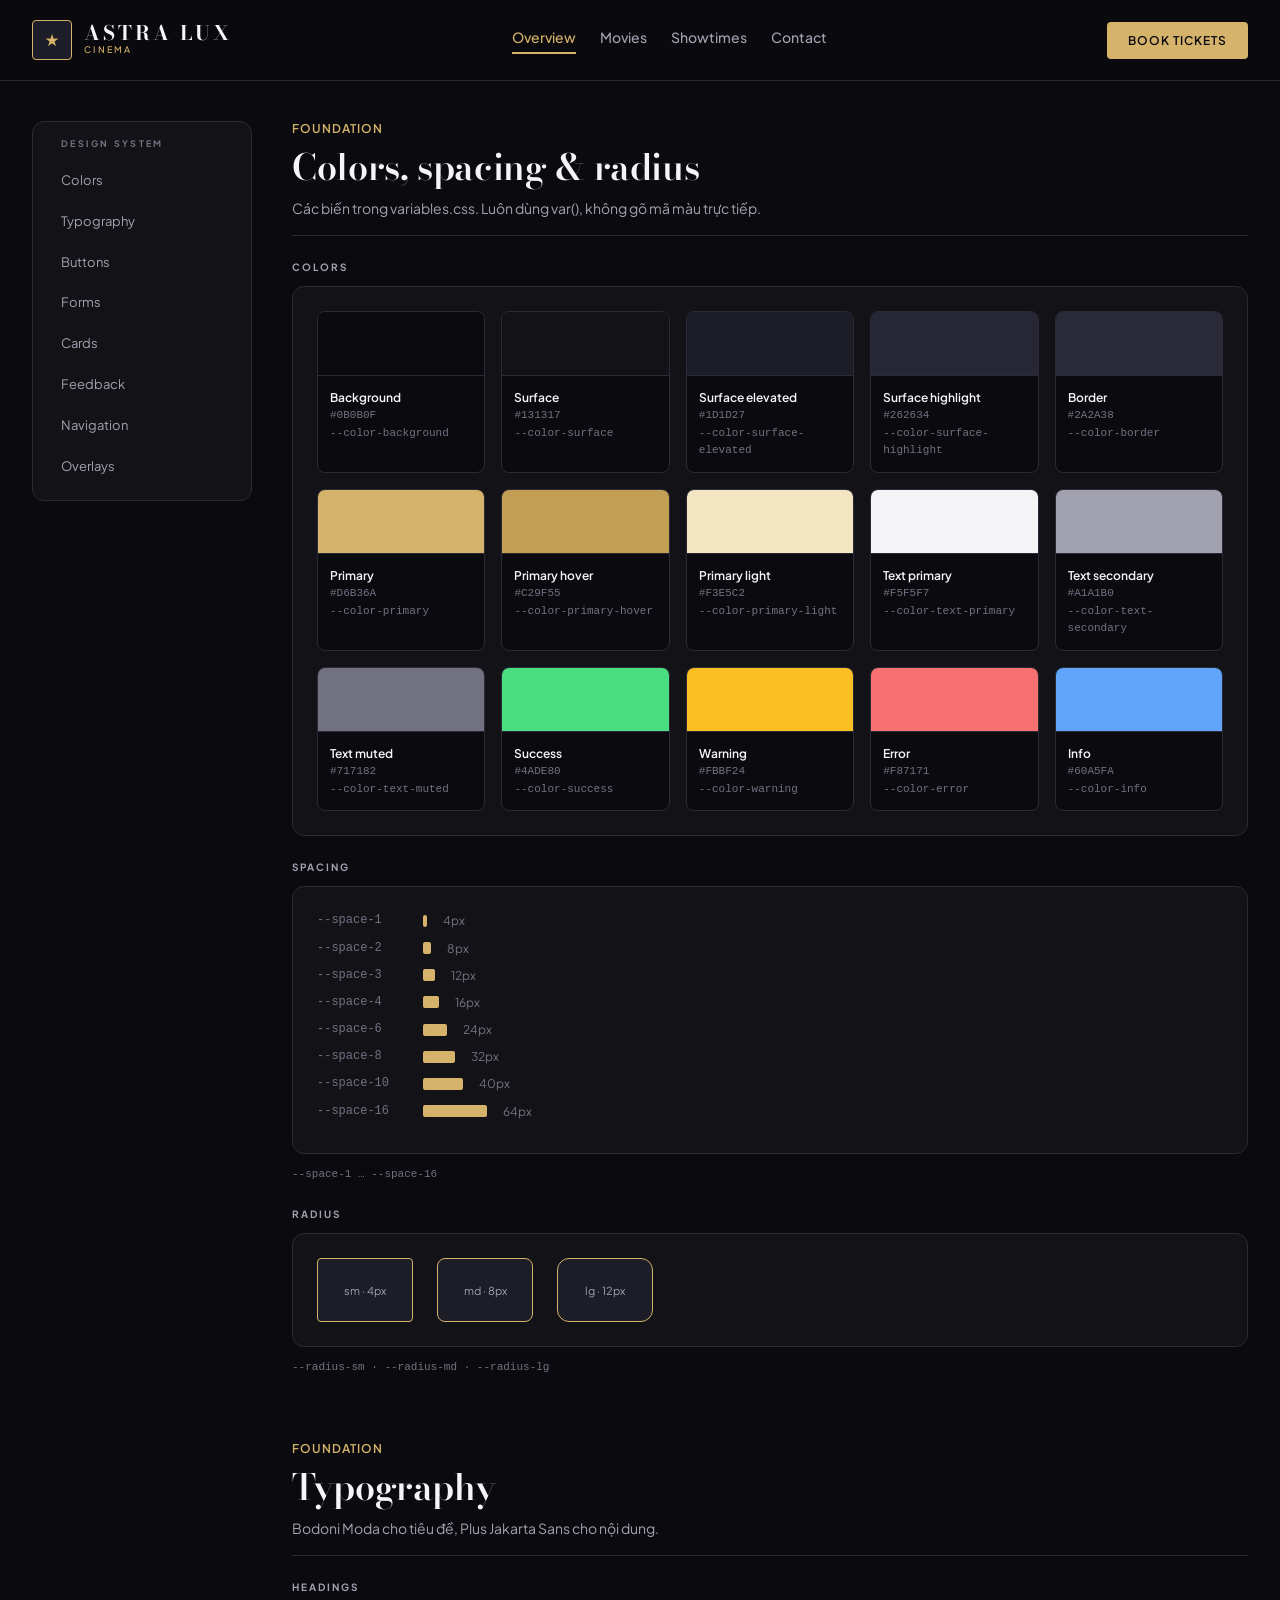
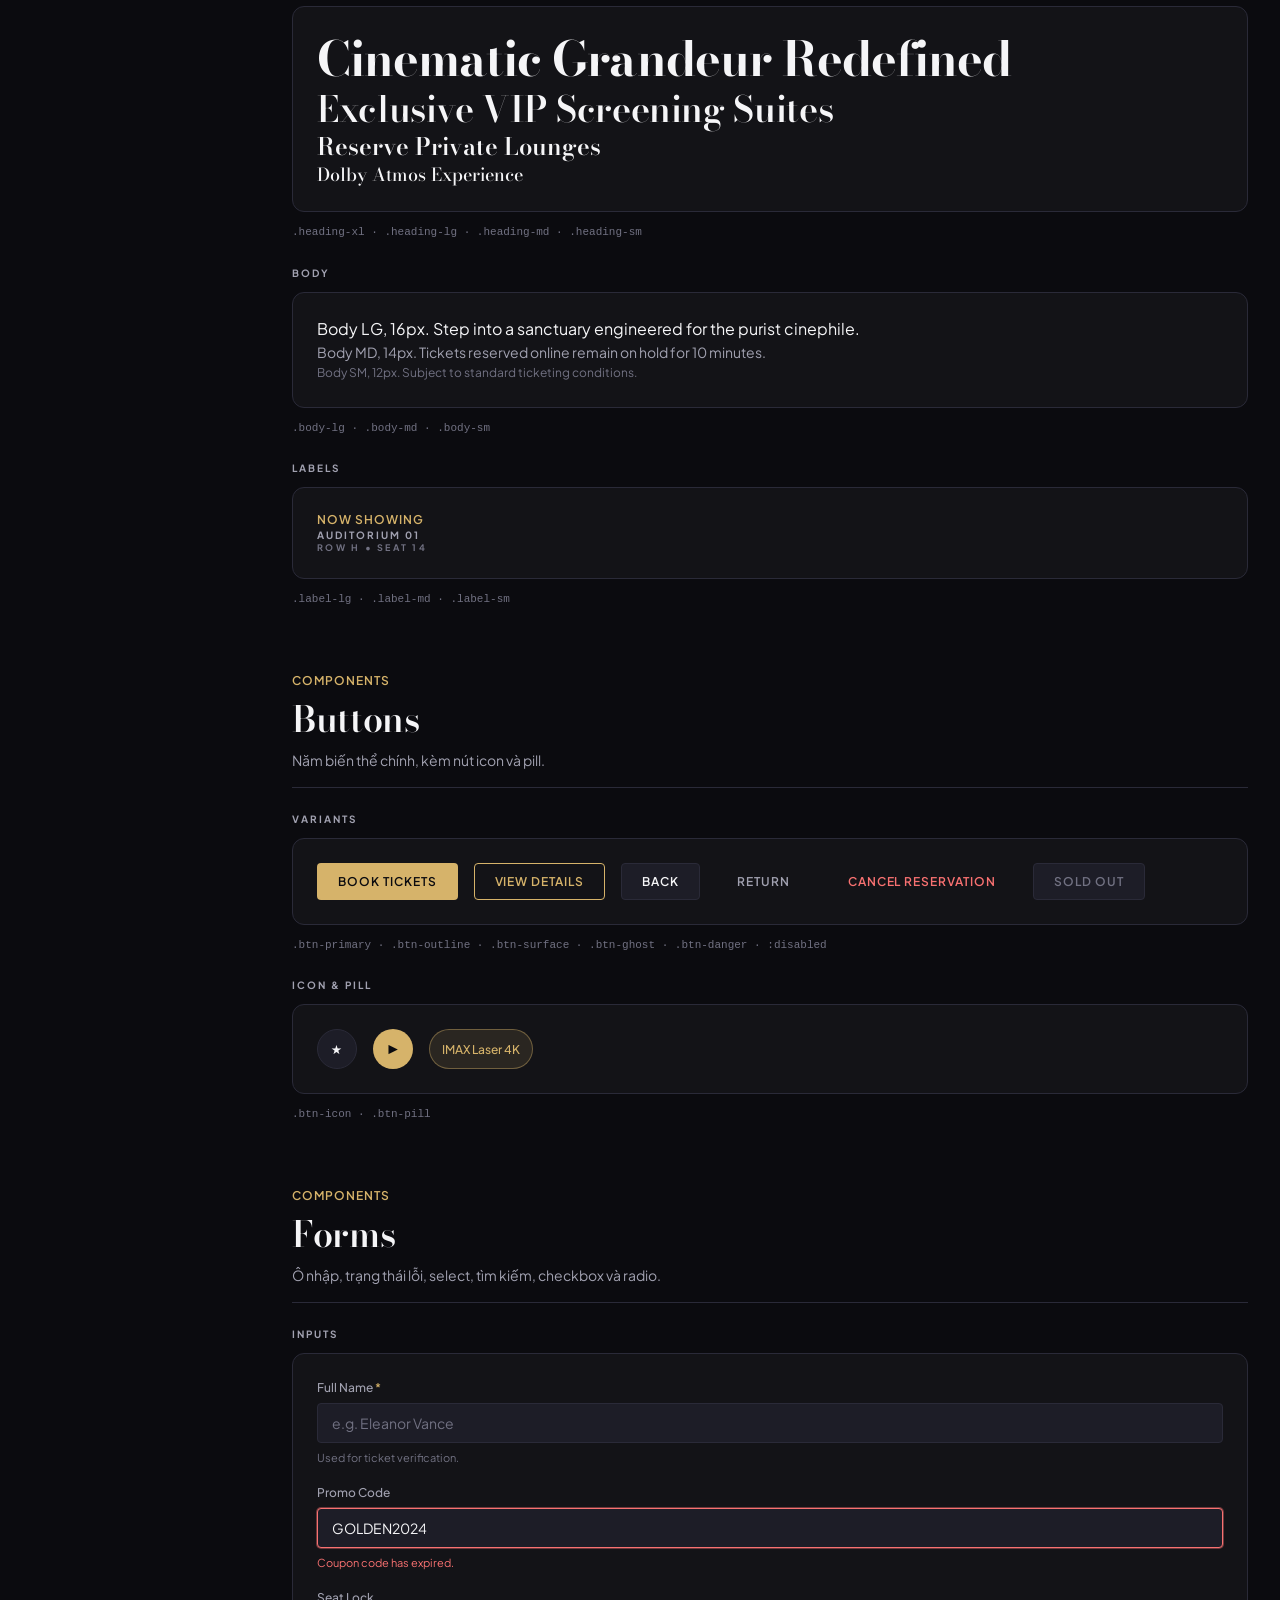
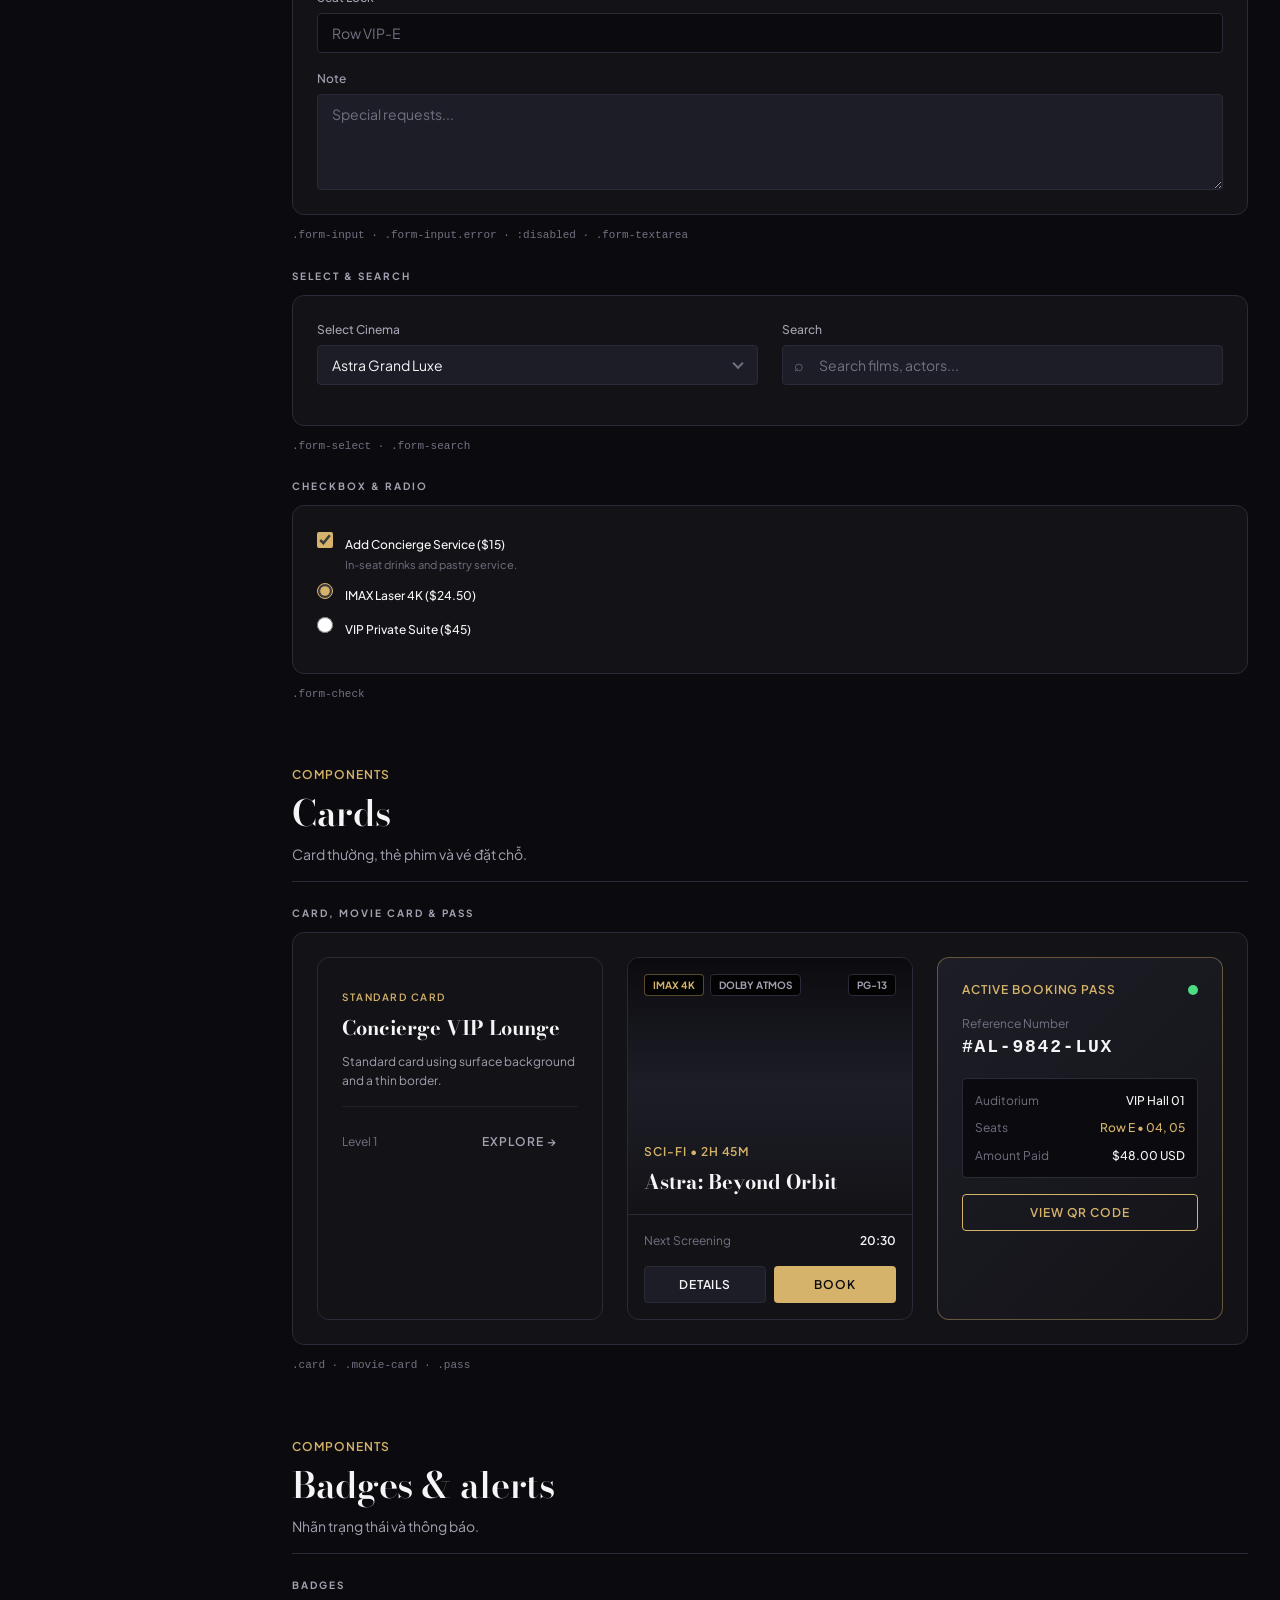
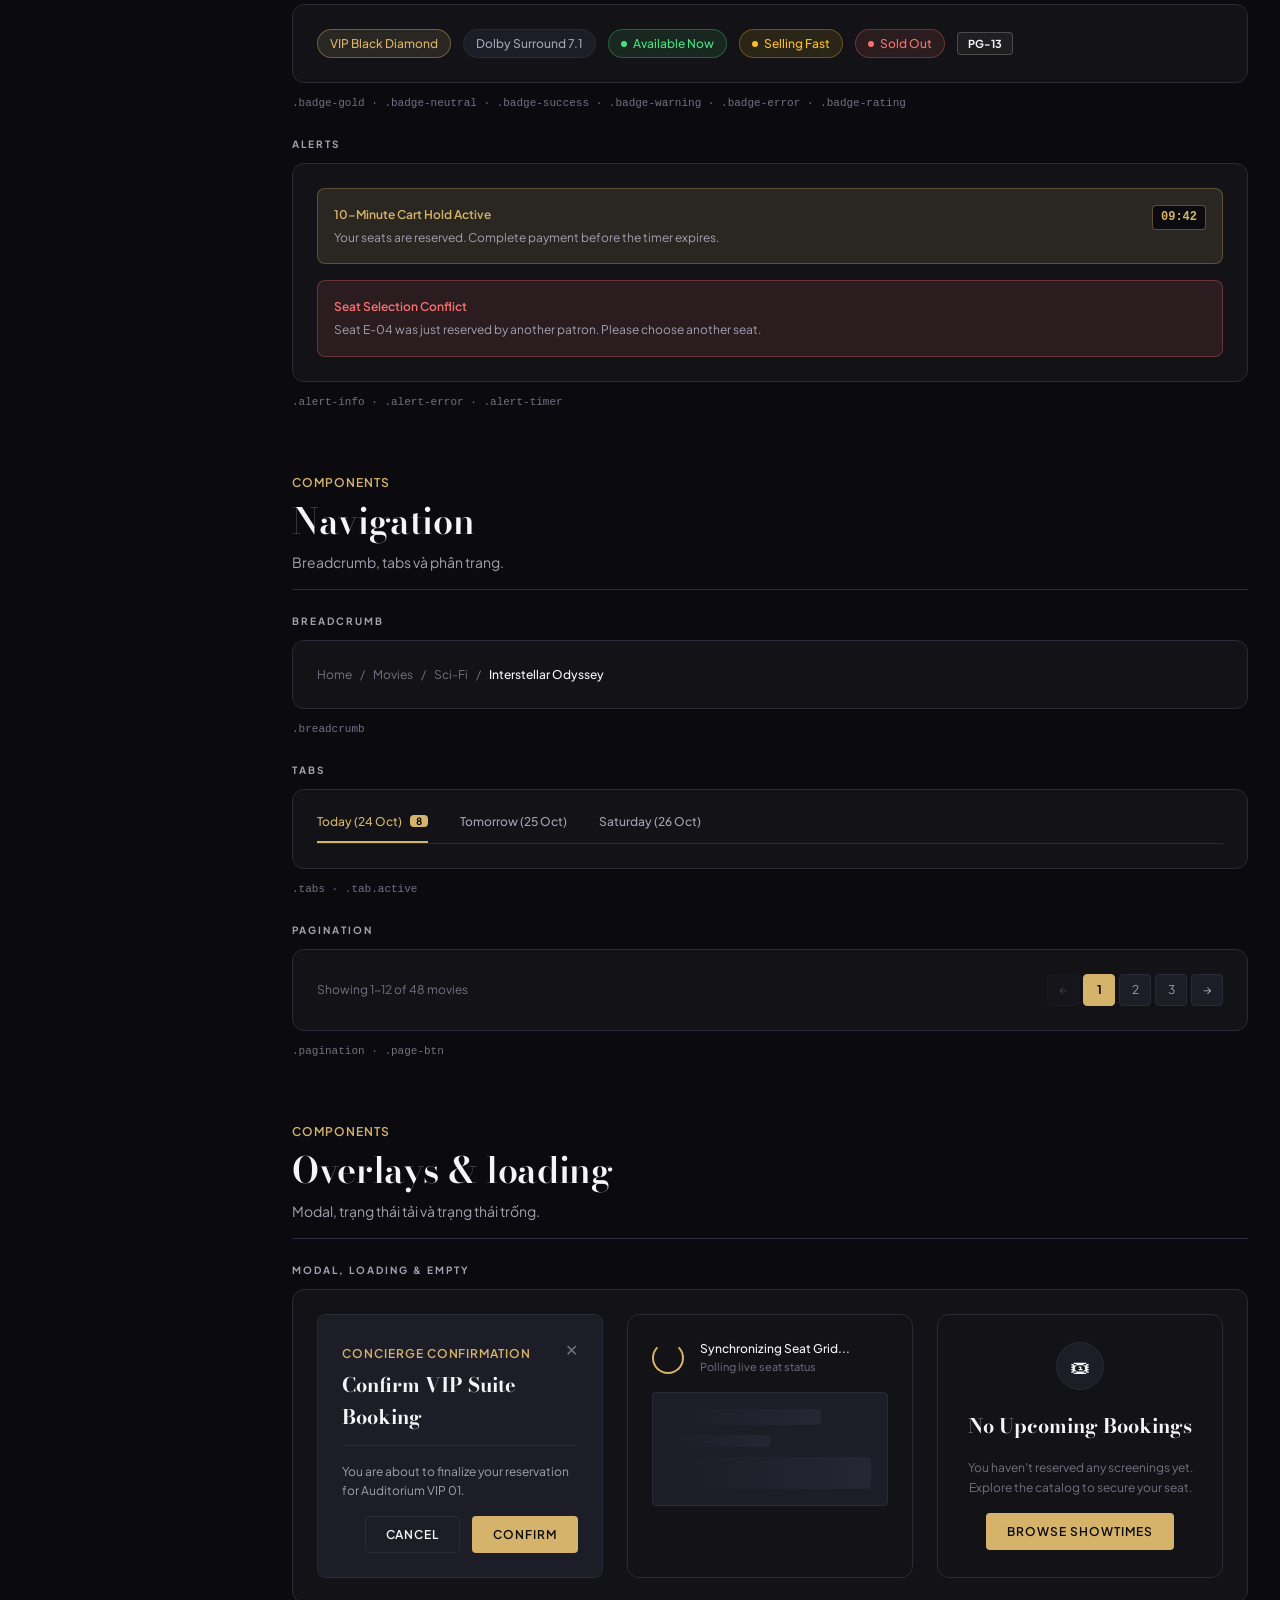
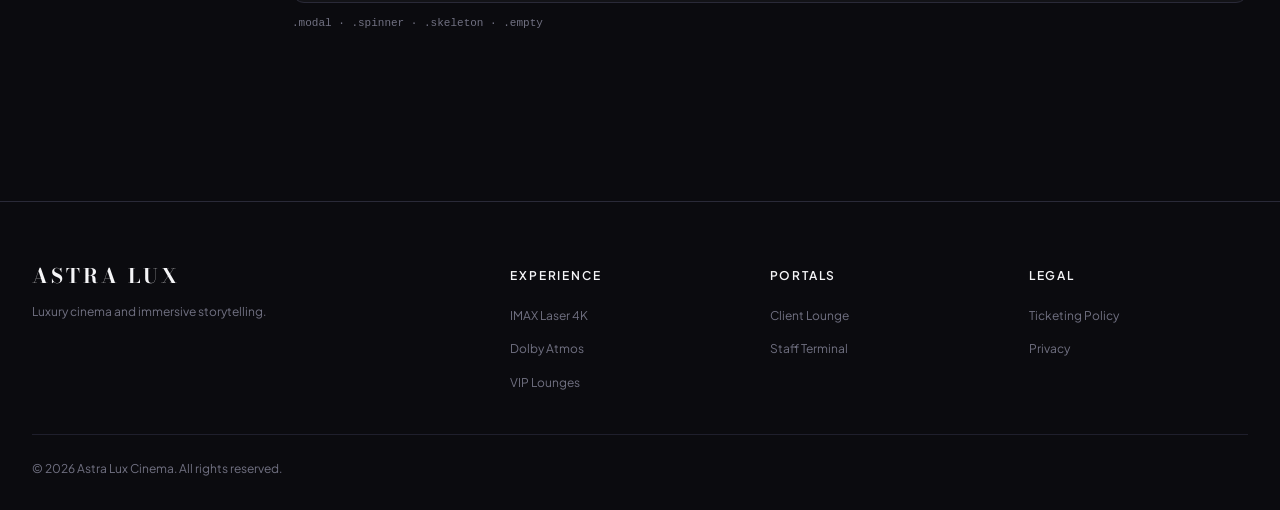
==== design-system.html @ 86d987b2 "refactor: rename design system page, add images folders, archive stitch homepage" ====
<!DOCTYPE html>
<html lang="en">

<head>
    <meta charset="UTF-8">
    <meta name="viewport" content="width=device-width, initial-scale=1.0">
    <title>Astra Lux Design System</title>

    <link rel="preconnect" href="https://fonts.googleapis.com">
    <link rel="preconnect" href="https://fonts.gstatic.com" crossorigin>
    <link
        href="https://fonts.googleapis.com/css2?family=Bodoni+Moda:wght@400..900&family=Plus+Jakarta+Sans:wght@300;400;500;600;700&display=swap"
        rel="stylesheet">
    <link rel="stylesheet" href="assets/css/style.css">
    <link rel="stylesheet" href="assets/css/design-system.css">
</head>

<body>
    <header class="site-header">
        <div class="container header-inner">
            <div class="logo">
                <div class="logo-mark">★</div>
                <div>
                    <span class="logo-name">Astra Lux</span>
                    <span class="logo-sub">Cinema</span>
                </div>
            </div>

            <nav class="nav">
                <a class="nav-link active" href="#">Overview</a>
                <a class="nav-link" href="#">Movies</a>
                <a class="nav-link" href="#">Showtimes</a>
                <a class="nav-link" href="#">Contact</a>
            </nav>

            <div class="header-actions">
                <button class="btn btn-primary">Book Tickets</button>
                <button class="nav-toggle" aria-label="Open menu" aria-expanded="false">☰</button>
            </div>
        </div>
    </header>

    <main class="page-main">
        <div class="container ds-layout">

            <aside class="ds-sidebar">
                <p class="label-sm ds-sidebar-title">Design System</p>
                <nav>
                    <a href="#colors">Colors</a>
                    <a href="#typography">Typography</a>
                    <a href="#buttons">Buttons</a>
                    <a href="#forms">Forms</a>
                    <a href="#cards">Cards</a>
                    <a href="#feedback">Feedback</a>
                    <a href="#navigation">Navigation</a>
                    <a href="#overlays">Overlays</a>
                </nav>
            </aside>

            <div class="ds-content">
            <section class="ds-section" id="colors">
                <header class="ds-section-head">
                    <p class="label-lg">Foundation</p>
                    <h2 class="heading-lg">Colors, spacing &amp; radius</h2>
                    <p class="body-md">Các biến trong variables.css. Luôn dùng var(), không gõ mã màu trực tiếp.</p>
                </header>
                <div class="ds-block">
                    <p class="label-md ds-block-title">Colors</p>
                    <div class="ds-demo">
                    <div class="ds-swatches">
                        <div class="ds-swatch"><div class="ds-chip" style="background-color: var(--color-background)"></div><div class="ds-swatch-info"><span class="ds-swatch-name">Background</span><span class="ds-swatch-hex">#0B0B0F</span><span class="ds-swatch-hex">--color-background</span></div></div>
                        <div class="ds-swatch"><div class="ds-chip" style="background-color: var(--color-surface)"></div><div class="ds-swatch-info"><span class="ds-swatch-name">Surface</span><span class="ds-swatch-hex">#131317</span><span class="ds-swatch-hex">--color-surface</span></div></div>
                        <div class="ds-swatch"><div class="ds-chip" style="background-color: var(--color-surface-elevated)"></div><div class="ds-swatch-info"><span class="ds-swatch-name">Surface elevated</span><span class="ds-swatch-hex">#1D1D27</span><span class="ds-swatch-hex">--color-surface-elevated</span></div></div>
                        <div class="ds-swatch"><div class="ds-chip" style="background-color: var(--color-surface-highlight)"></div><div class="ds-swatch-info"><span class="ds-swatch-name">Surface highlight</span><span class="ds-swatch-hex">#262634</span><span class="ds-swatch-hex">--color-surface-highlight</span></div></div>
                        <div class="ds-swatch"><div class="ds-chip" style="background-color: var(--color-border)"></div><div class="ds-swatch-info"><span class="ds-swatch-name">Border</span><span class="ds-swatch-hex">#2A2A38</span><span class="ds-swatch-hex">--color-border</span></div></div>
                        <div class="ds-swatch"><div class="ds-chip" style="background-color: var(--color-primary)"></div><div class="ds-swatch-info"><span class="ds-swatch-name">Primary</span><span class="ds-swatch-hex">#D6B36A</span><span class="ds-swatch-hex">--color-primary</span></div></div>
                        <div class="ds-swatch"><div class="ds-chip" style="background-color: var(--color-primary-hover)"></div><div class="ds-swatch-info"><span class="ds-swatch-name">Primary hover</span><span class="ds-swatch-hex">#C29F55</span><span class="ds-swatch-hex">--color-primary-hover</span></div></div>
                        <div class="ds-swatch"><div class="ds-chip" style="background-color: var(--color-primary-light)"></div><div class="ds-swatch-info"><span class="ds-swatch-name">Primary light</span><span class="ds-swatch-hex">#F3E5C2</span><span class="ds-swatch-hex">--color-primary-light</span></div></div>
                        <div class="ds-swatch"><div class="ds-chip" style="background-color: var(--color-text-primary)"></div><div class="ds-swatch-info"><span class="ds-swatch-name">Text primary</span><span class="ds-swatch-hex">#F5F5F7</span><span class="ds-swatch-hex">--color-text-primary</span></div></div>
                        <div class="ds-swatch"><div class="ds-chip" style="background-color: var(--color-text-secondary)"></div><div class="ds-swatch-info"><span class="ds-swatch-name">Text secondary</span><span class="ds-swatch-hex">#A1A1B0</span><span class="ds-swatch-hex">--color-text-secondary</span></div></div>
                        <div class="ds-swatch"><div class="ds-chip" style="background-color: var(--color-text-muted)"></div><div class="ds-swatch-info"><span class="ds-swatch-name">Text muted</span><span class="ds-swatch-hex">#717182</span><span class="ds-swatch-hex">--color-text-muted</span></div></div>
                        <div class="ds-swatch"><div class="ds-chip" style="background-color: var(--color-success)"></div><div class="ds-swatch-info"><span class="ds-swatch-name">Success</span><span class="ds-swatch-hex">#4ADE80</span><span class="ds-swatch-hex">--color-success</span></div></div>
                        <div class="ds-swatch"><div class="ds-chip" style="background-color: var(--color-warning)"></div><div class="ds-swatch-info"><span class="ds-swatch-name">Warning</span><span class="ds-swatch-hex">#FBBF24</span><span class="ds-swatch-hex">--color-warning</span></div></div>
                        <div class="ds-swatch"><div class="ds-chip" style="background-color: var(--color-error)"></div><div class="ds-swatch-info"><span class="ds-swatch-name">Error</span><span class="ds-swatch-hex">#F87171</span><span class="ds-swatch-hex">--color-error</span></div></div>
                        <div class="ds-swatch"><div class="ds-chip" style="background-color: var(--color-info)"></div><div class="ds-swatch-info"><span class="ds-swatch-name">Info</span><span class="ds-swatch-hex">#60A5FA</span><span class="ds-swatch-hex">--color-info</span></div></div>
                    </div>
                    </div>
                </div>
                <div class="ds-block">
                    <p class="label-md ds-block-title">Spacing</p>
                    <div class="ds-demo">
                        <div class="ds-space-row"><code>--space-1</code><div class="ds-space-bar" style="width: var(--space-1)"></div>4px</div>
                        <div class="ds-space-row"><code>--space-2</code><div class="ds-space-bar" style="width: var(--space-2)"></div>8px</div>
                        <div class="ds-space-row"><code>--space-3</code><div class="ds-space-bar" style="width: var(--space-3)"></div>12px</div>
                        <div class="ds-space-row"><code>--space-4</code><div class="ds-space-bar" style="width: var(--space-4)"></div>16px</div>
                        <div class="ds-space-row"><code>--space-6</code><div class="ds-space-bar" style="width: var(--space-6)"></div>24px</div>
                        <div class="ds-space-row"><code>--space-8</code><div class="ds-space-bar" style="width: var(--space-8)"></div>32px</div>
                        <div class="ds-space-row"><code>--space-10</code><div class="ds-space-bar" style="width: var(--space-10)"></div>40px</div>
                        <div class="ds-space-row"><code>--space-16</code><div class="ds-space-bar" style="width: var(--space-16)"></div>64px</div>
                    </div>
                    <code class="ds-code">--space-1 … --space-16</code>
                </div>
                <div class="ds-block">
                    <p class="label-md ds-block-title">Radius</p>
                    <div class="ds-demo">
                    <div class="ds-radius-row">
                        <div class="ds-radius-box" style="border-radius: var(--radius-sm)">sm · 4px</div>
                        <div class="ds-radius-box" style="border-radius: var(--radius-md)">md · 8px</div>
                        <div class="ds-radius-box" style="border-radius: var(--radius-lg)">lg · 12px</div>
                    </div>
                    </div>
                    <code class="ds-code">--radius-sm · --radius-md · --radius-lg</code>
                </div>
            </section>
            <section class="ds-section" id="typography">
                <header class="ds-section-head">
                    <p class="label-lg">Foundation</p>
                    <h2 class="heading-lg">Typography</h2>
                    <p class="body-md">Bodoni Moda cho tiêu đề, Plus Jakarta Sans cho nội dung.</p>
                </header>
                <div class="ds-block">
                    <p class="label-md ds-block-title">Headings</p>
                    <div class="ds-demo">
                        <h1 class="heading-xl">Cinematic Grandeur Redefined</h1>
                        <h2 class="heading-lg">Exclusive VIP Screening Suites</h2>
                        <h3 class="heading-md">Reserve Private Lounges</h3>
                        <h4 class="heading-sm">Dolby Atmos Experience</h4>
                    </div>
                    <code class="ds-code">.heading-xl · .heading-lg · .heading-md · .heading-sm</code>
                </div>
                <div class="ds-block">
                    <p class="label-md ds-block-title">Body</p>
                    <div class="ds-demo">
                        <p class="body-lg">Body LG, 16px. Step into a sanctuary engineered for the purist cinephile.</p>
                        <p class="body-md">Body MD, 14px. Tickets reserved online remain on hold for 10 minutes.</p>
                        <p class="body-sm">Body SM, 12px. Subject to standard ticketing conditions.</p>
                    </div>
                    <code class="ds-code">.body-lg · .body-md · .body-sm</code>
                </div>
                <div class="ds-block">
                    <p class="label-md ds-block-title">Labels</p>
                    <div class="ds-demo">
                        <p class="label-lg">Now Showing</p>
                        <p class="label-md">Auditorium 01</p>
                        <p class="label-sm">Row H • Seat 14</p>
                    </div>
                    <code class="ds-code">.label-lg · .label-md · .label-sm</code>
                </div>
            </section>
            <section class="ds-section" id="buttons">
                <header class="ds-section-head">
                    <p class="label-lg">Components</p>
                    <h2 class="heading-lg">Buttons</h2>
                    <p class="body-md">Năm biến thể chính, kèm nút icon và pill.</p>
                </header>
                <div class="ds-block">
                    <p class="label-md ds-block-title">Variants</p>
                    <div class="ds-demo">
                        <div class="btn-row" style="margin-top:0">
                            <button class="btn btn-primary">Book Tickets</button>
                            <button class="btn btn-outline">View Details</button>
                            <button class="btn btn-surface">Back</button>
                            <button class="btn btn-ghost">Return</button>
                            <button class="btn btn-danger">Cancel Reservation</button>
                            <button class="btn btn-primary" disabled>Sold Out</button>
                        </div>
                    </div>
                    <code class="ds-code">.btn-primary · .btn-outline · .btn-surface · .btn-ghost · .btn-danger · :disabled</code>
                </div>
                <div class="ds-block">
                    <p class="label-md ds-block-title">Icon &amp; pill</p>
                    <div class="ds-demo">
                        <div class="btn-row" style="margin-top:0">
                            <button class="btn btn-icon btn-surface" aria-label="Bookmark">★</button>
                            <button class="btn btn-icon btn-primary" aria-label="Play">▶</button>
                            <button class="btn btn-pill">IMAX Laser 4K</button>
                        </div>
                    </div>
                    <code class="ds-code">.btn-icon · .btn-pill</code>
                </div>
            </section>
            <section class="ds-section" id="forms">
                <header class="ds-section-head">
                    <p class="label-lg">Components</p>
                    <h2 class="heading-lg">Forms</h2>
                    <p class="body-md">Ô nhập, trạng thái lỗi, select, tìm kiếm, checkbox và radio.</p>
                </header>
                <div class="ds-block">
                    <p class="label-md ds-block-title">Inputs</p>
                    <div class="ds-demo">
                        <div class="form-group">
                            <label class="form-label" for="name">Full Name <span class="form-required">*</span></label>
                            <input class="form-input" id="name" type="text" placeholder="e.g. Eleanor Vance">
                            <span class="form-help">Used for ticket verification.</span>
                        </div>
                        <div class="form-group">
                            <label class="form-label" for="promo">Promo Code</label>
                            <input class="form-input error" id="promo" type="text" value="GOLDEN2024">
                            <span class="form-error">Coupon code has expired.</span>
                        </div>
                        <div class="form-group">
                            <label class="form-label" for="seat">Seat Lock</label>
                            <input class="form-input" id="seat" type="text" value="Row VIP-E" disabled>
                        </div>
                        <div class="form-group">
                            <label class="form-label" for="note">Note</label>
                            <textarea class="form-input form-textarea" id="note" placeholder="Special requests..."></textarea>
                        </div>
                    </div>
                    <code class="ds-code">.form-input · .form-input.error · :disabled · .form-textarea</code>
                </div>
                <div class="ds-block">
                    <p class="label-md ds-block-title">Select &amp; search</p>
                    <div class="ds-demo">
                        <div class="form-grid">
                            <div class="form-group">
                                <label class="form-label" for="cinema">Select Cinema</label>
                                <div class="form-select-wrap">
                                    <select class="form-select" id="cinema">
                                        <option>Astra Grand Luxe</option>
                                        <option>Astra IMAX Marina</option>
                                        <option>Astra VIP Suites</option>
                                    </select>
                                </div>
                            </div>
                            <div class="form-group">
                                <label class="form-label" for="search">Search</label>
                                <div class="form-search">
                                    <span class="form-icon">⌕</span>
                                    <input class="form-input" id="search" type="text" placeholder="Search films, actors...">
                                </div>
                            </div>
                        </div>
                    </div>
                    <code class="ds-code">.form-select · .form-search</code>
                </div>
                <div class="ds-block">
                    <p class="label-md ds-block-title">Checkbox &amp; radio</p>
                    <div class="ds-demo">
                        <label class="form-check">
                            <input type="checkbox" checked>
                            <div>
                                <span class="form-check-title">Add Concierge Service ($15)</span>
                                <p class="form-check-desc">In-seat drinks and pastry service.</p>
                            </div>
                        </label>
                        <label class="form-check">
                            <input type="radio" name="tier" checked>
                            <div><span class="form-check-title">IMAX Laser 4K ($24.50)</span></div>
                        </label>
                        <label class="form-check">
                            <input type="radio" name="tier">
                            <div><span class="form-check-title">VIP Private Suite ($45)</span></div>
                        </label>
                    </div>
                    <code class="ds-code">.form-check</code>
                </div>
            </section>
            <section class="ds-section" id="cards">
                <header class="ds-section-head">
                    <p class="label-lg">Components</p>
                    <h2 class="heading-lg">Cards</h2>
                    <p class="body-md">Card thường, thẻ phim và vé đặt chỗ.</p>
                </header>
                <div class="ds-block">
                    <p class="label-md ds-block-title">Card, movie card &amp; pass</p>
                    <div class="ds-demo">
                        <div class="card-grid" style="margin-top:0">
                            <div class="card">
                                <span class="card-label">Standard Card</span>
                                <h3 class="card-title">Concierge VIP Lounge</h3>
                                <p class="card-text">Standard card using surface background and a thin border.</p>
                                <div class="card-footer">
                                    <span class="body-sm">Level 1</span>
                                    <button class="btn btn-ghost">Explore →</button>
                                </div>
                            </div>
                            <div class="movie-card">
                                <div class="movie-poster">
                                    <div class="poster-top">
                                        <div class="poster-tags">
                                            <span class="poster-tag poster-tag-gold">IMAX 4K</span>
                                            <span class="poster-tag">Dolby Atmos</span>
                                        </div>
                                        <span class="poster-tag">PG-13</span>
                                    </div>
                                    <div>
                                        <span class="label-lg">Sci-Fi • 2h 45m</span>
                                        <h3 class="card-title">Astra: Beyond Orbit</h3>
                                    </div>
                                </div>
                                <div class="movie-body">
                                    <div class="movie-row">
                                        <span>Next Screening</span>
                                        <span class="movie-time">20:30</span>
                                    </div>
                                    <div class="movie-actions">
                                        <button class="btn btn-surface">Details</button>
                                        <button class="btn btn-primary">Book</button>
                                    </div>
                                </div>
                            </div>
                            <div class="pass">
                                <div class="pass-header">
                                    <span class="label-lg">Active Booking Pass</span>
                                    <span class="pass-dot"></span>
                                </div>
                                <p class="pass-label">Reference Number</p>
                                <p class="pass-ref">#AL-9842-LUX</p>
                                <div class="pass-details">
                                    <div class="pass-row"><span>Auditorium</span><span class="pass-value">VIP Hall 01</span></div>
                                    <div class="pass-row"><span>Seats</span><span class="pass-value pass-gold">Row E • 04, 05</span></div>
                                    <div class="pass-row"><span>Amount Paid</span><span class="pass-value">$48.00 USD</span></div>
                                </div>
                                <button class="btn btn-outline pass-btn">View QR Code</button>
                            </div>
                        </div>
                    </div>
                    <code class="ds-code">.card · .movie-card · .pass</code>
                </div>
            </section>
            <section class="ds-section" id="feedback">
                <header class="ds-section-head">
                    <p class="label-lg">Components</p>
                    <h2 class="heading-lg">Badges &amp; alerts</h2>
                    <p class="body-md">Nhãn trạng thái và thông báo.</p>
                </header>
                <div class="ds-block">
                    <p class="label-md ds-block-title">Badges</p>
                    <div class="ds-demo">
                        <div class="badge-row" style="margin-top:0">
                            <span class="badge badge-gold">VIP Black Diamond</span>
                            <span class="badge badge-neutral">Dolby Surround 7.1</span>
                            <span class="badge badge-success"><span class="badge-dot"></span>Available Now</span>
                            <span class="badge badge-warning"><span class="badge-dot"></span>Selling Fast</span>
                            <span class="badge badge-error"><span class="badge-dot"></span>Sold Out</span>
                            <span class="badge badge-rating">PG-13</span>
                        </div>
                    </div>
                    <code class="ds-code">.badge-gold · .badge-neutral · .badge-success · .badge-warning · .badge-error · .badge-rating</code>
                </div>
                <div class="ds-block">
                    <p class="label-md ds-block-title">Alerts</p>
                    <div class="ds-demo">
                        <div class="alert alert-info" style="margin-top:0">
                            <div>
                                <span class="alert-title">10-Minute Cart Hold Active</span>
                                <p class="alert-text">Your seats are reserved. Complete payment before the timer expires.</p>
                            </div>
                            <span class="alert-timer">09:42</span>
                        </div>
                        <div class="alert alert-error">
                            <div>
                                <span class="alert-title">Seat Selection Conflict</span>
                                <p class="alert-text">Seat E-04 was just reserved by another patron. Please choose another seat.</p>
                            </div>
                        </div>
                    </div>
                    <code class="ds-code">.alert-info · .alert-error · .alert-timer</code>
                </div>
            </section>
            <section class="ds-section" id="navigation">
                <header class="ds-section-head">
                    <p class="label-lg">Components</p>
                    <h2 class="heading-lg">Navigation</h2>
                    <p class="body-md">Breadcrumb, tabs và phân trang.</p>
                </header>
                <div class="ds-block">
                    <p class="label-md ds-block-title">Breadcrumb</p>
                    <div class="ds-demo">
                        <nav class="breadcrumb" style="margin-top:0">
                            <a href="#">Home</a><span>/</span><a href="#">Movies</a><span>/</span><a href="#">Sci-Fi</a><span>/</span>
                            <span class="breadcrumb-current">Interstellar Odyssey</span>
                        </nav>
                    </div>
                    <code class="ds-code">.breadcrumb</code>
                </div>
                <div class="ds-block">
                    <p class="label-md ds-block-title">Tabs</p>
                    <div class="ds-demo">
                        <div class="tabs" style="margin-top:0">
                            <button class="tab active">Today (24 Oct) <span class="tab-count">8</span></button>
                            <button class="tab">Tomorrow (25 Oct)</button>
                            <button class="tab">Saturday (26 Oct)</button>
                        </div>
                    </div>
                    <code class="ds-code">.tabs · .tab.active</code>
                </div>
                <div class="ds-block">
                    <p class="label-md ds-block-title">Pagination</p>
                    <div class="ds-demo">
                        <div class="pagination" style="margin-top:0">
                            <span class="pagination-info">Showing 1-12 of 48 movies</span>
                            <div class="pagination-pages">
                                <button class="page-btn" disabled>←</button>
                                <button class="page-btn active">1</button>
                                <button class="page-btn">2</button>
                                <button class="page-btn">3</button>
                                <button class="page-btn">→</button>
                            </div>
                        </div>
                    </div>
                    <code class="ds-code">.pagination · .page-btn</code>
                </div>
            </section>
            <section class="ds-section" id="overlays">
                <header class="ds-section-head">
                    <p class="label-lg">Components</p>
                    <h2 class="heading-lg">Overlays &amp; loading</h2>
                    <p class="body-md">Modal, trạng thái tải và trạng thái trống.</p>
                </header>
                <div class="ds-block">
                    <p class="label-md ds-block-title">Modal, loading &amp; empty</p>
                    <div class="ds-demo">
                        <div class="overlay-grid" style="margin-top:0">
                            <div class="modal">
                                <div class="modal-header">
                                    <div>
                                        <span class="label-lg">Concierge Confirmation</span>
                                        <h4 class="card-title">Confirm VIP Suite Booking</h4>
                                    </div>
                                    <button class="modal-close" aria-label="Close">✕</button>
                                </div>
                                <p class="modal-text">You are about to finalize your reservation for Auditorium VIP 01.</p>
                                <div class="modal-actions">
                                    <button class="btn btn-surface">Cancel</button>
                                    <button class="btn btn-primary">Confirm</button>
                                </div>
                            </div>
                            <div class="card">
                                <div class="loading-row">
                                    <div class="spinner"></div>
                                    <div>
                                        <p class="loading-title">Synchronizing Seat Grid...</p>
                                        <p class="loading-sub">Polling live seat status</p>
                                    </div>
                                </div>
                                <div class="skeleton-box">
                                    <div class="skeleton skeleton-line-lg"></div>
                                    <div class="skeleton skeleton-line-md"></div>
                                    <div class="skeleton skeleton-block"></div>
                                </div>
                            </div>
                            <div class="empty">
                                <div class="empty-icon">🎟</div>
                                <h4 class="card-title">No Upcoming Bookings</h4>
                                <p class="empty-text">You haven't reserved any screenings yet. Explore the catalog to secure your seat.</p>
                                <button class="btn btn-primary">Browse Showtimes</button>
                            </div>
                        </div>
                    </div>
                    <code class="ds-code">.modal · .spinner · .skeleton · .empty</code>
                </div>
            </section>
            </div>
        </div>
    </main>

    <footer class="site-footer">
        <div class="container">
            <div class="footer-grid">
                <div>
                    <span class="logo-name">Astra Lux</span>
                    <p class="footer-desc">Luxury cinema and immersive storytelling.</p>
                </div>
                <div>
                    <span class="footer-title">Experience</span>
                    <ul class="footer-links">
                        <li><a href="#">IMAX Laser 4K</a></li>
                        <li><a href="#">Dolby Atmos</a></li>
                        <li><a href="#">VIP Lounges</a></li>
                    </ul>
                </div>
                <div>
                    <span class="footer-title">Portals</span>
                    <ul class="footer-links">
                        <li><a href="#">Client Lounge</a></li>
                        <li><a href="#">Staff Terminal</a></li>
                    </ul>
                </div>
                <div>
                    <span class="footer-title">Legal</span>
                    <ul class="footer-links">
                        <li><a href="#">Ticketing Policy</a></li>
                        <li><a href="#">Privacy</a></li>
                    </ul>
                </div>
            </div>
            <div class="footer-bottom">© 2026 Astra Lux Cinema. All rights reserved.</div>
        </div>
    </footer>

    <script src="assets/js/main.js"></script>
</body>

</html>
---- assets/css/style.css ----
@import url("variables.css");
@import url("base.css");
@import url("typography.css");
@import url("buttons.css");
@import url("form.css");
@import url("cards.css");
@import url("feedback.css");
@import url("layout.css");
@import url("responsive.css");
@import url("navigation.css");
@import url("overlays.css");
---- assets/css/design-system.css ----
/* ===== BỐ CỤC TRANG SYSTEM ===== */
.ds-layout {
    display: grid;
    grid-template-columns: 220px 1fr;
    gap: var(--space-10);
    align-items: start;
}

/* ===== MỘT MỤC LỚN (Typography, Buttons...) ===== */
.ds-section {
    margin-bottom: var(--space-16);
    scroll-margin-top: calc(80px + var(--space-6));
}

.ds-section-head {
    margin-bottom: var(--space-6);
    padding-bottom: var(--space-4);
    border-bottom: 1px solid var(--color-border);
}

.ds-section-head .heading-lg {
    margin-top: var(--space-2);
}

.ds-section-head .body-md {
    margin-top: var(--space-2);
    max-width: 640px;
}

/* ===== MỘT KHỐI NHỎ TRONG MỤC ===== */
.ds-block {
    margin-bottom: var(--space-6);
}

.ds-block-title {
    margin-bottom: var(--space-3);
}

/* Khung preview: nơi đặt component thật */
.ds-demo {
    padding: var(--space-6);
    background-color: var(--color-surface);
    border: 1px solid var(--color-border);
    border-radius: var(--radius-lg);
}

/* Dòng tên class bên dưới khung */
.ds-code {
    display: block;
    margin-top: var(--space-3);
    font-family: ui-monospace, Menlo, Consolas, monospace;
    font-size: 11px;
    color: var(--color-text-muted);
}

/* ===== MỤC LỤC BÊN TRÁI (dùng ở việc 3) ===== */
.ds-sidebar {
    position: sticky;
    top: calc(80px + var(--space-6));
    padding: var(--space-4);
    background-color: var(--color-surface);
    border: 1px solid var(--color-border);
    border-radius: var(--radius-lg);
}

.ds-sidebar-title {
    margin-bottom: var(--space-3);
    padding: 0 12px;
}

.ds-sidebar nav {
    display: flex;
    flex-direction: column;
    gap: var(--space-1);
}

.ds-sidebar a {
    padding: 8px 12px;
    border-radius: var(--radius-sm);
    font-size: 13px;
    color: var(--color-text-secondary);
    transition: var(--transition-fast);
}

.ds-sidebar a:hover {
    color: var(--color-primary);
    background-color: rgba(214, 179, 106, 0.08);
}

/* ===== RESPONSIVE ===== */
@media (max-width: 1024px) {
    .ds-layout {
        grid-template-columns: 1fr;
        gap: var(--space-6);
    }

    .ds-sidebar {
        position: static;
    }

    .ds-sidebar nav {
        flex-direction: row;
        overflow-x: auto;
    }

    .ds-sidebar a {
        white-space: nowrap;
    }
}

/* ===== BỔ SUNG CHO KHUNG PREVIEW ===== */
.ds-content {
    min-width: 0;
}

.ds-demo > :first-child {
    margin-top: 0;
}

.ds-demo .form-group:last-child {
    margin-bottom: 0;
}

/* ===== COLORS ===== */
.ds-swatches {
    display: grid;
    grid-template-columns: repeat(auto-fill, minmax(150px, 1fr));
    gap: var(--space-4);
}

.ds-swatch {
    overflow: hidden;
    background-color: var(--color-background);
    border: 1px solid var(--color-border);
    border-radius: var(--radius-md);
}

.ds-chip {
    height: 64px;
    border-bottom: 1px solid var(--color-border);
}

.ds-swatch-info {
    padding: var(--space-3);
}

.ds-swatch-name {
    display: block;
    font-size: 12px;
    font-weight: 600;
}

.ds-swatch-hex {
    display: block;
    font-family: ui-monospace, Menlo, Consolas, monospace;
    font-size: 11px;
    color: var(--color-text-muted);
}

/* ===== SPACING ===== */
.ds-space-row {
    display: flex;
    align-items: center;
    gap: var(--space-4);
    margin-bottom: var(--space-2);
    font-size: 12px;
    color: var(--color-text-muted);
}

.ds-space-row code {
    width: 90px;
    flex-shrink: 0;
}

.ds-space-bar {
    height: 12px;
    background-color: var(--color-primary);
    border-radius: 2px;
}

/* ===== RADIUS ===== */
.ds-radius-row {
    display: flex;
    flex-wrap: wrap;
    gap: var(--space-6);
}

.ds-radius-box {
    width: 96px;
    height: 64px;
    display: flex;
    align-items: center;
    justify-content: center;
    background-color: var(--color-surface-elevated);
    border: 1px solid var(--color-primary);
    font-size: 11px;
    color: var(--color-text-secondary);
}

/* ===== CARD/OVERLAY TỰ XUỐNG HÀNG TRONG KHUNG PREVIEW ===== */
.ds-demo .card-grid,
.ds-demo .overlay-grid {
    grid-template-columns: repeat(auto-fit, minmax(240px, 1fr));
}

/* ===== ĐIỆN THOẠI ===== */
@media (max-width: 768px) {
    .ds-demo {
        padding: var(--space-4);
    }

    .ds-section {
        margin-bottom: var(--space-10);
    }

    .ds-swatches {
        grid-template-columns: repeat(2, 1fr);
    }
}
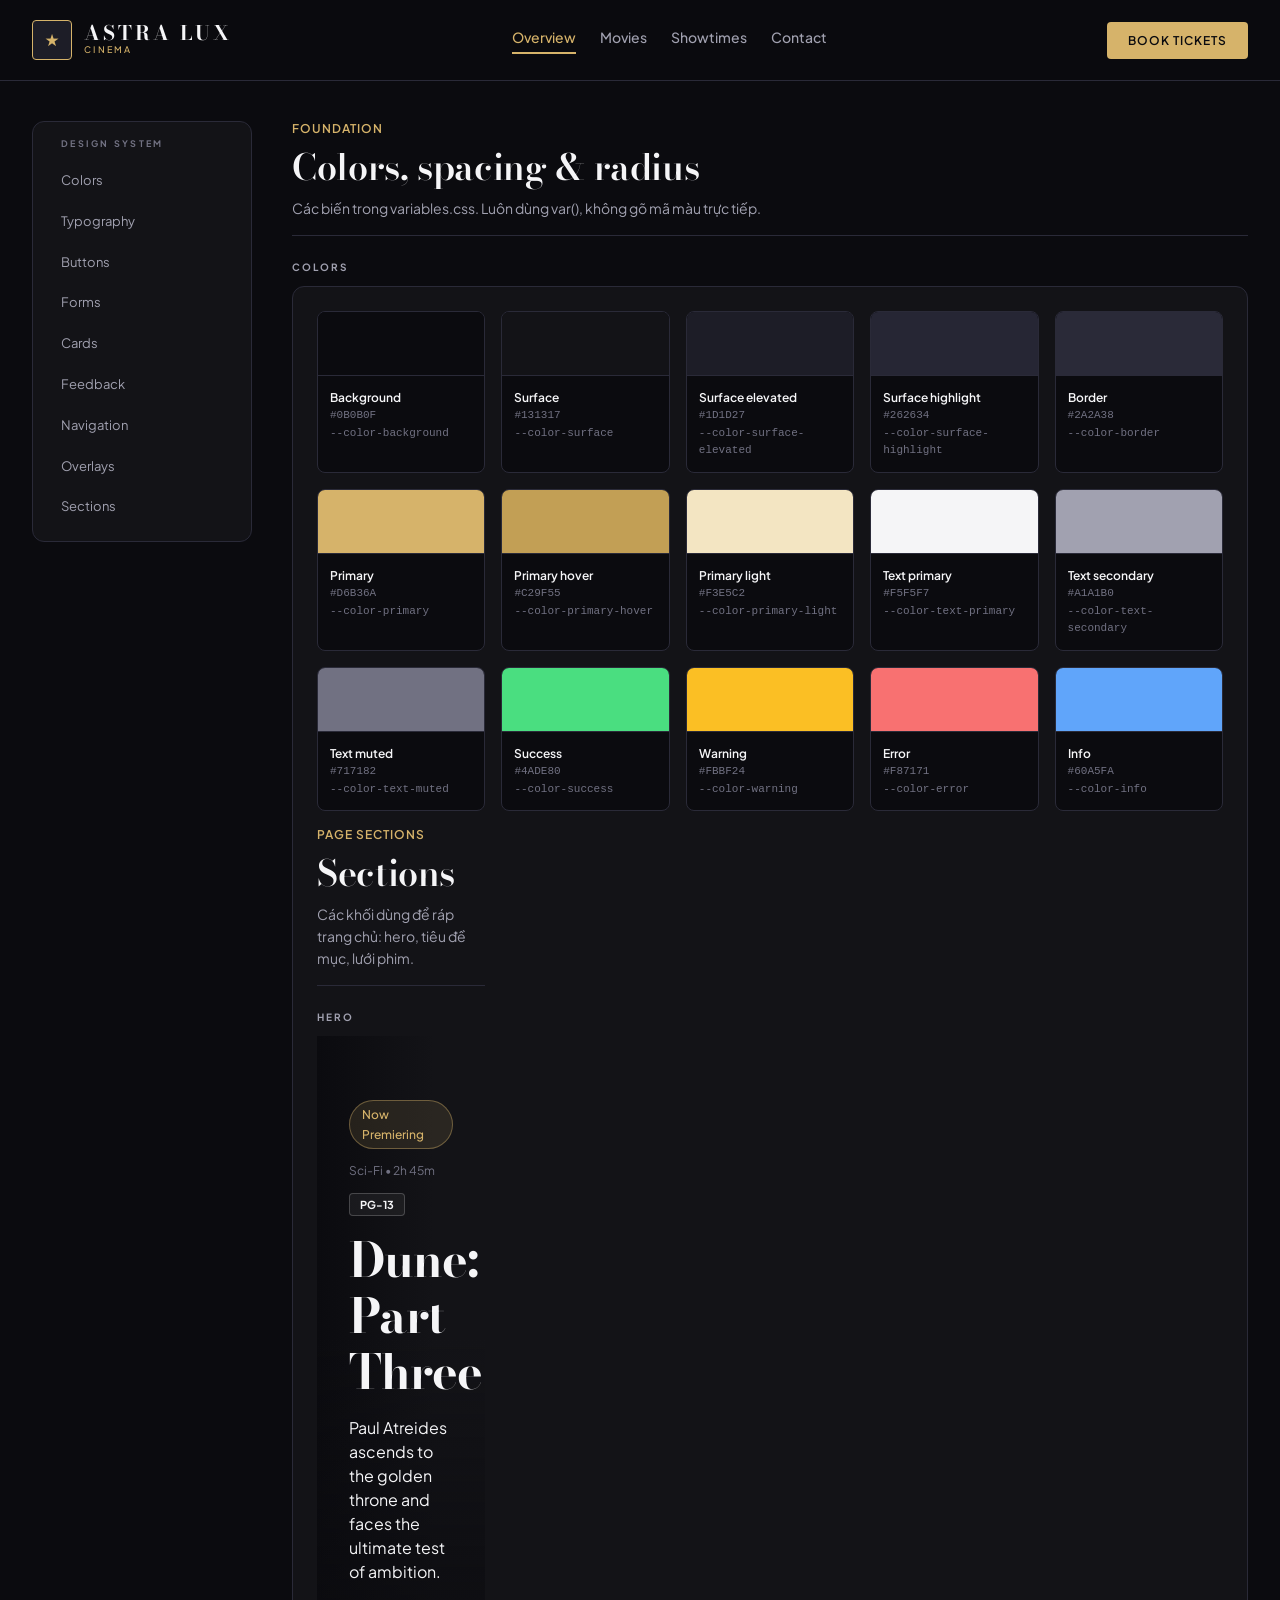
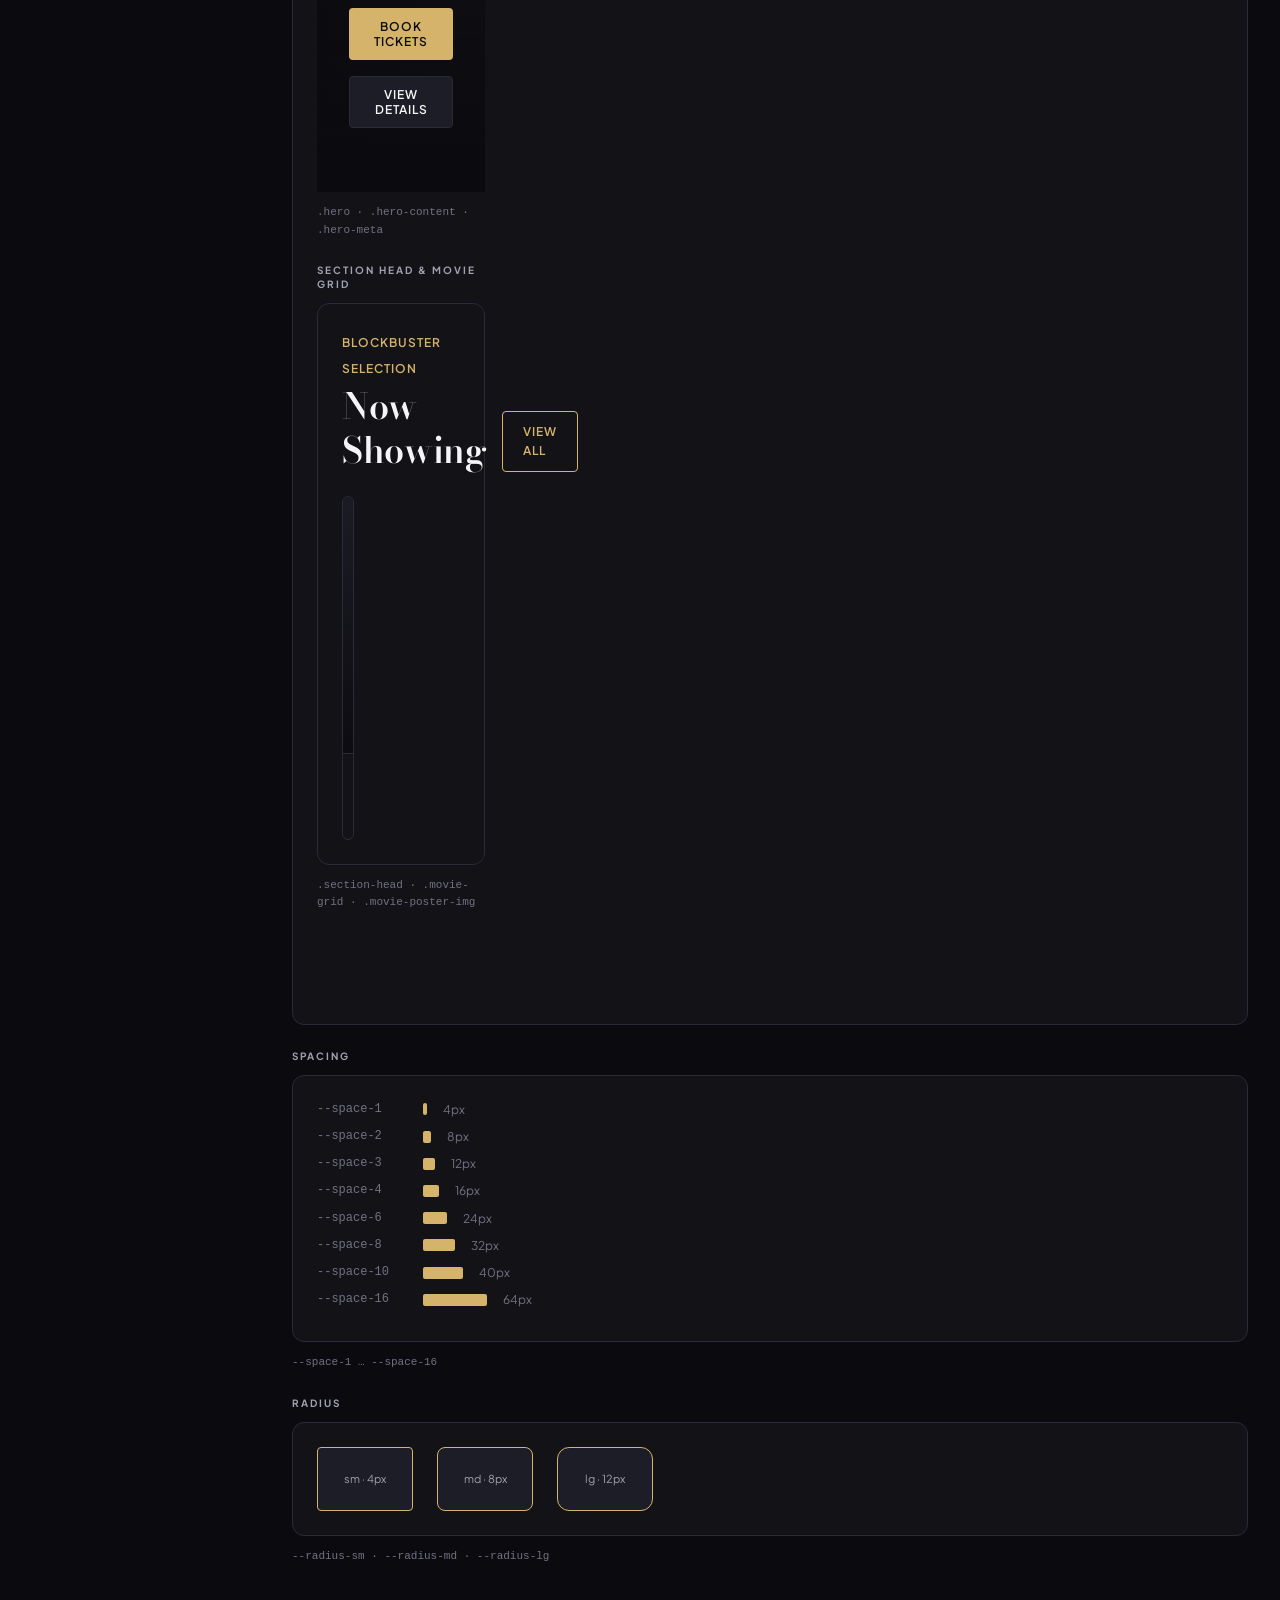
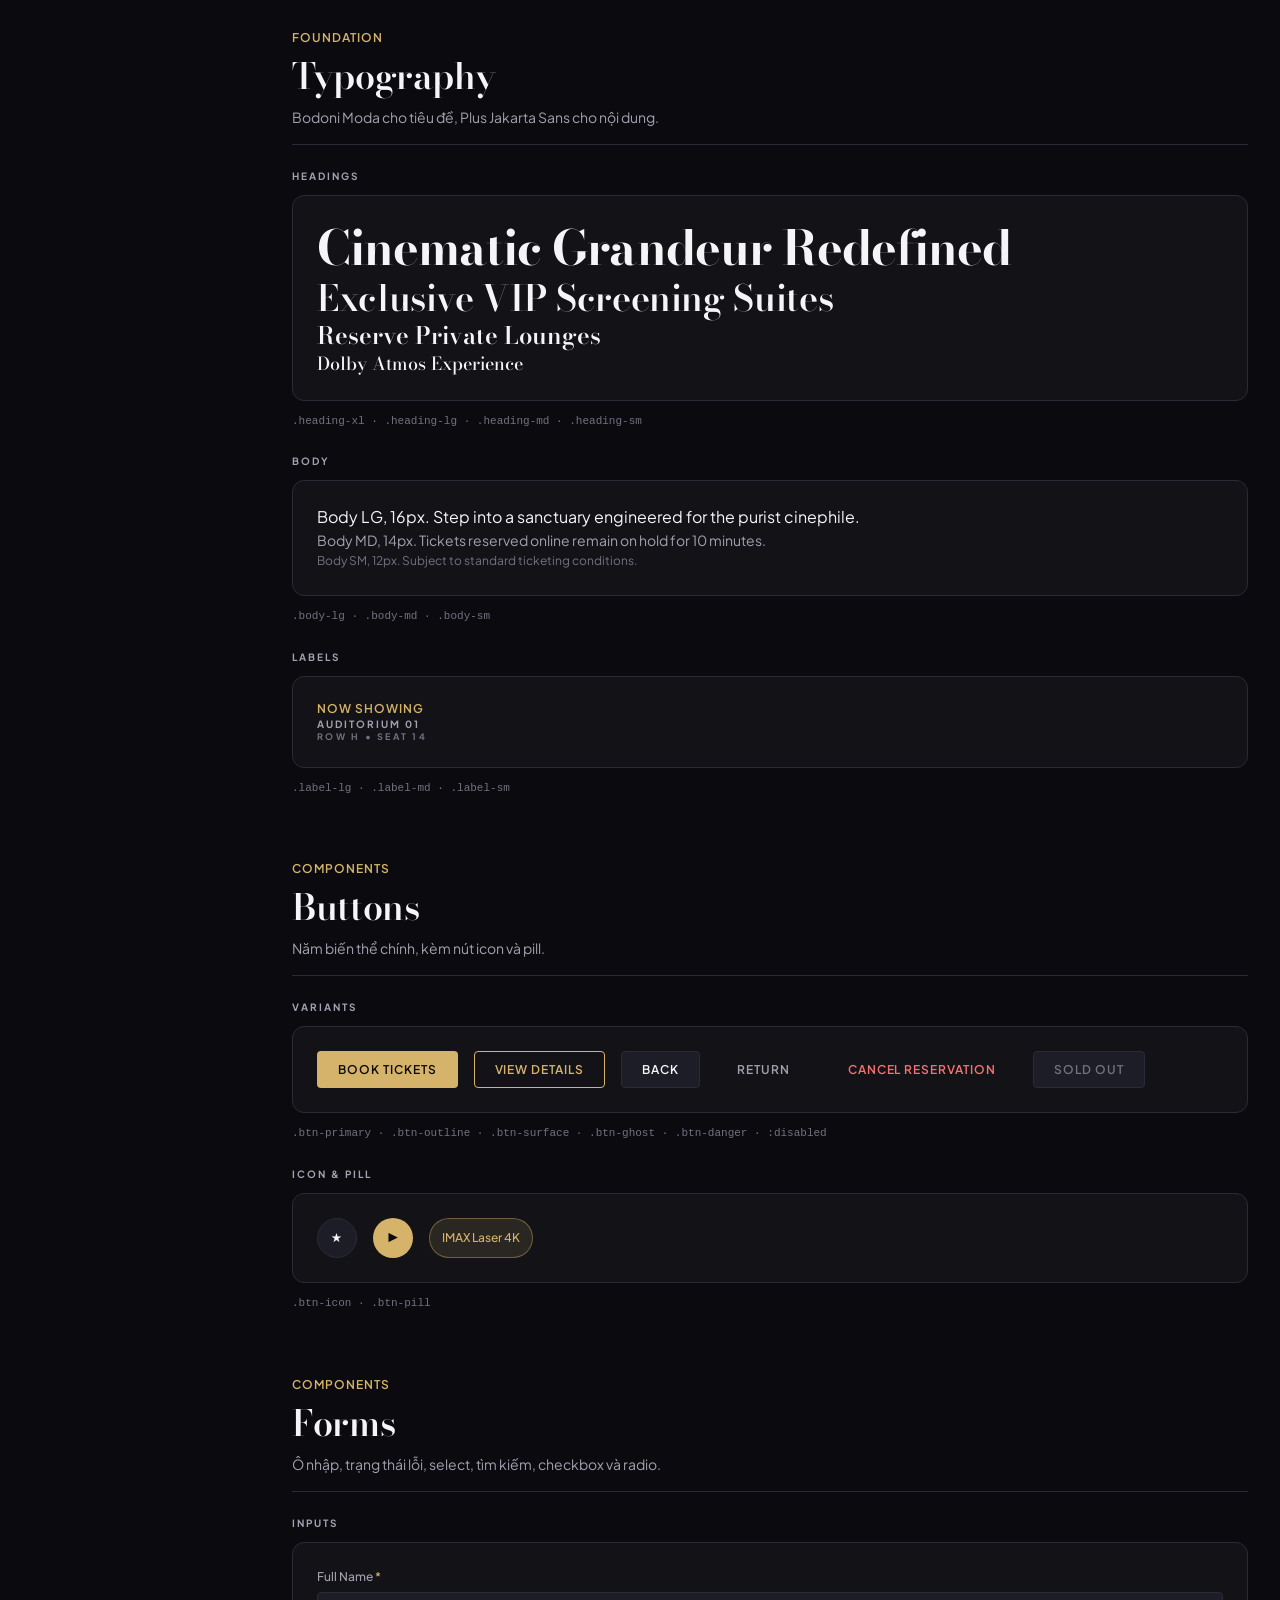
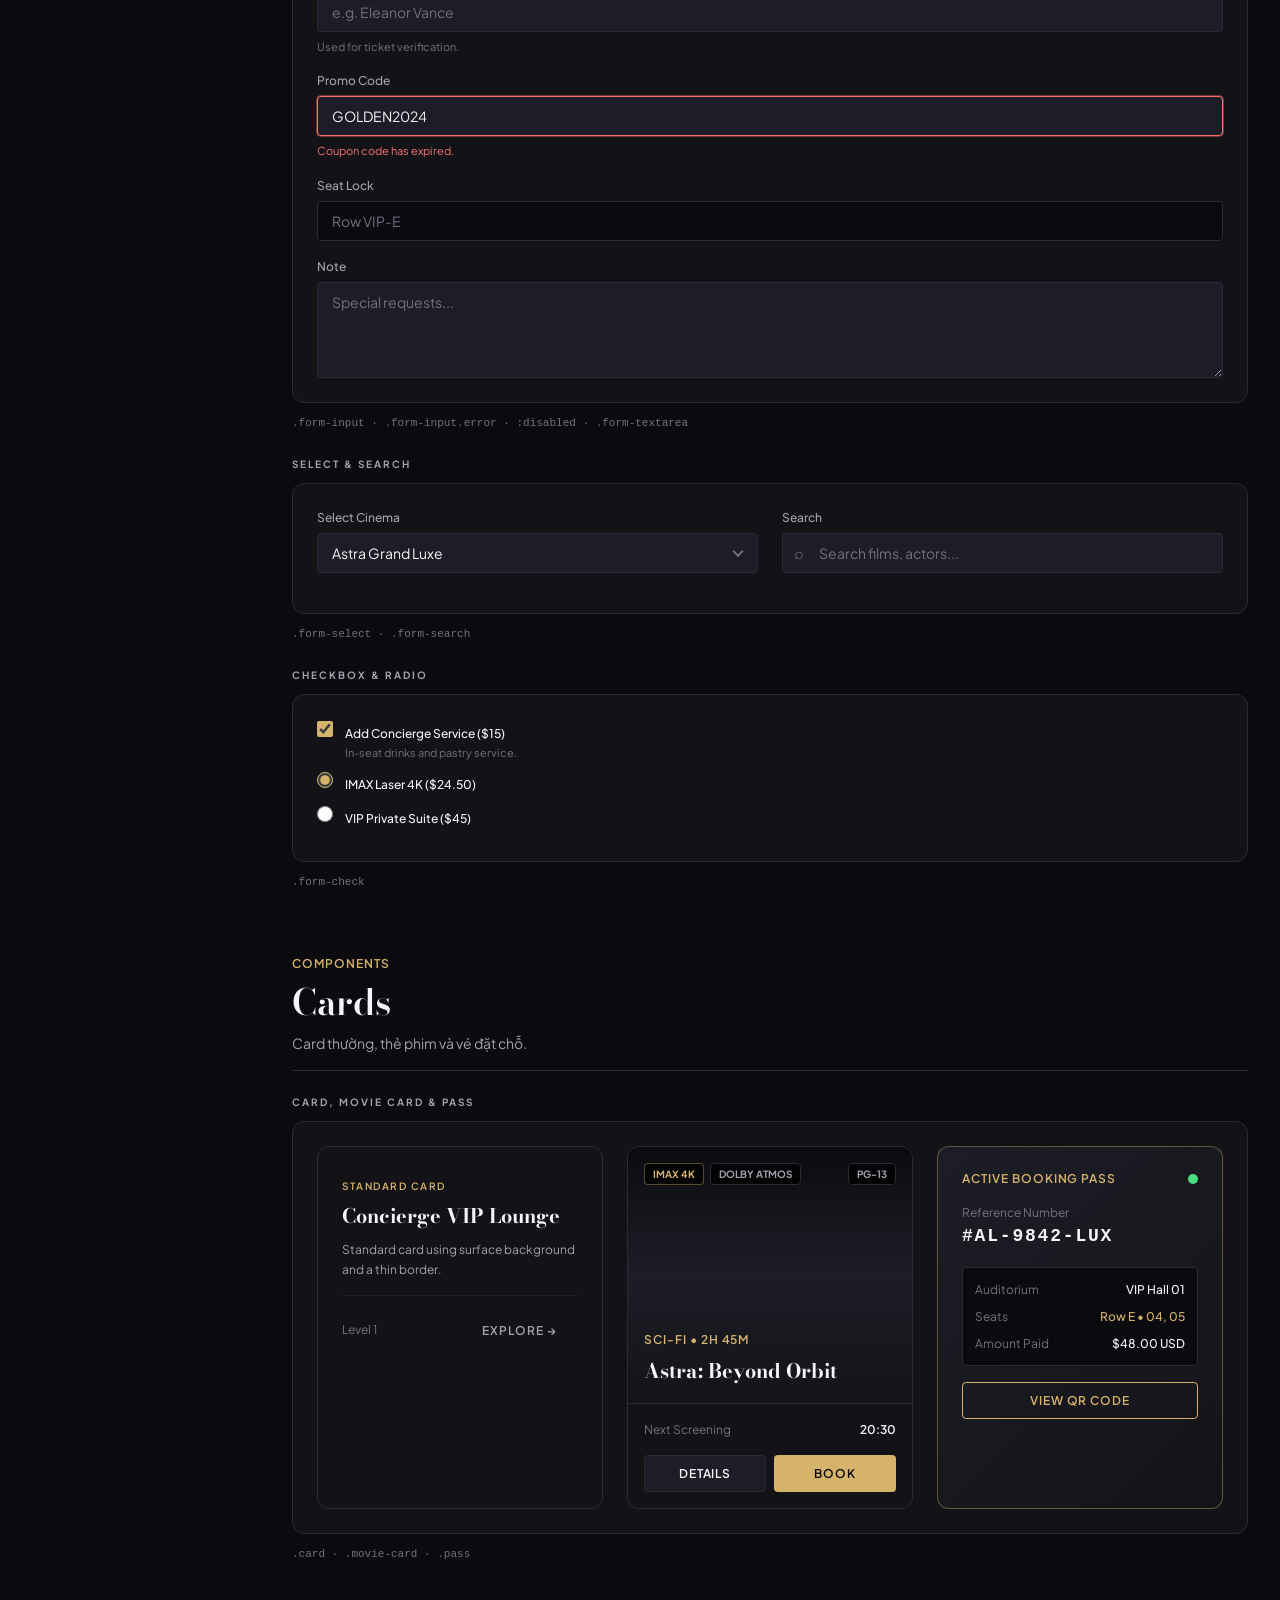
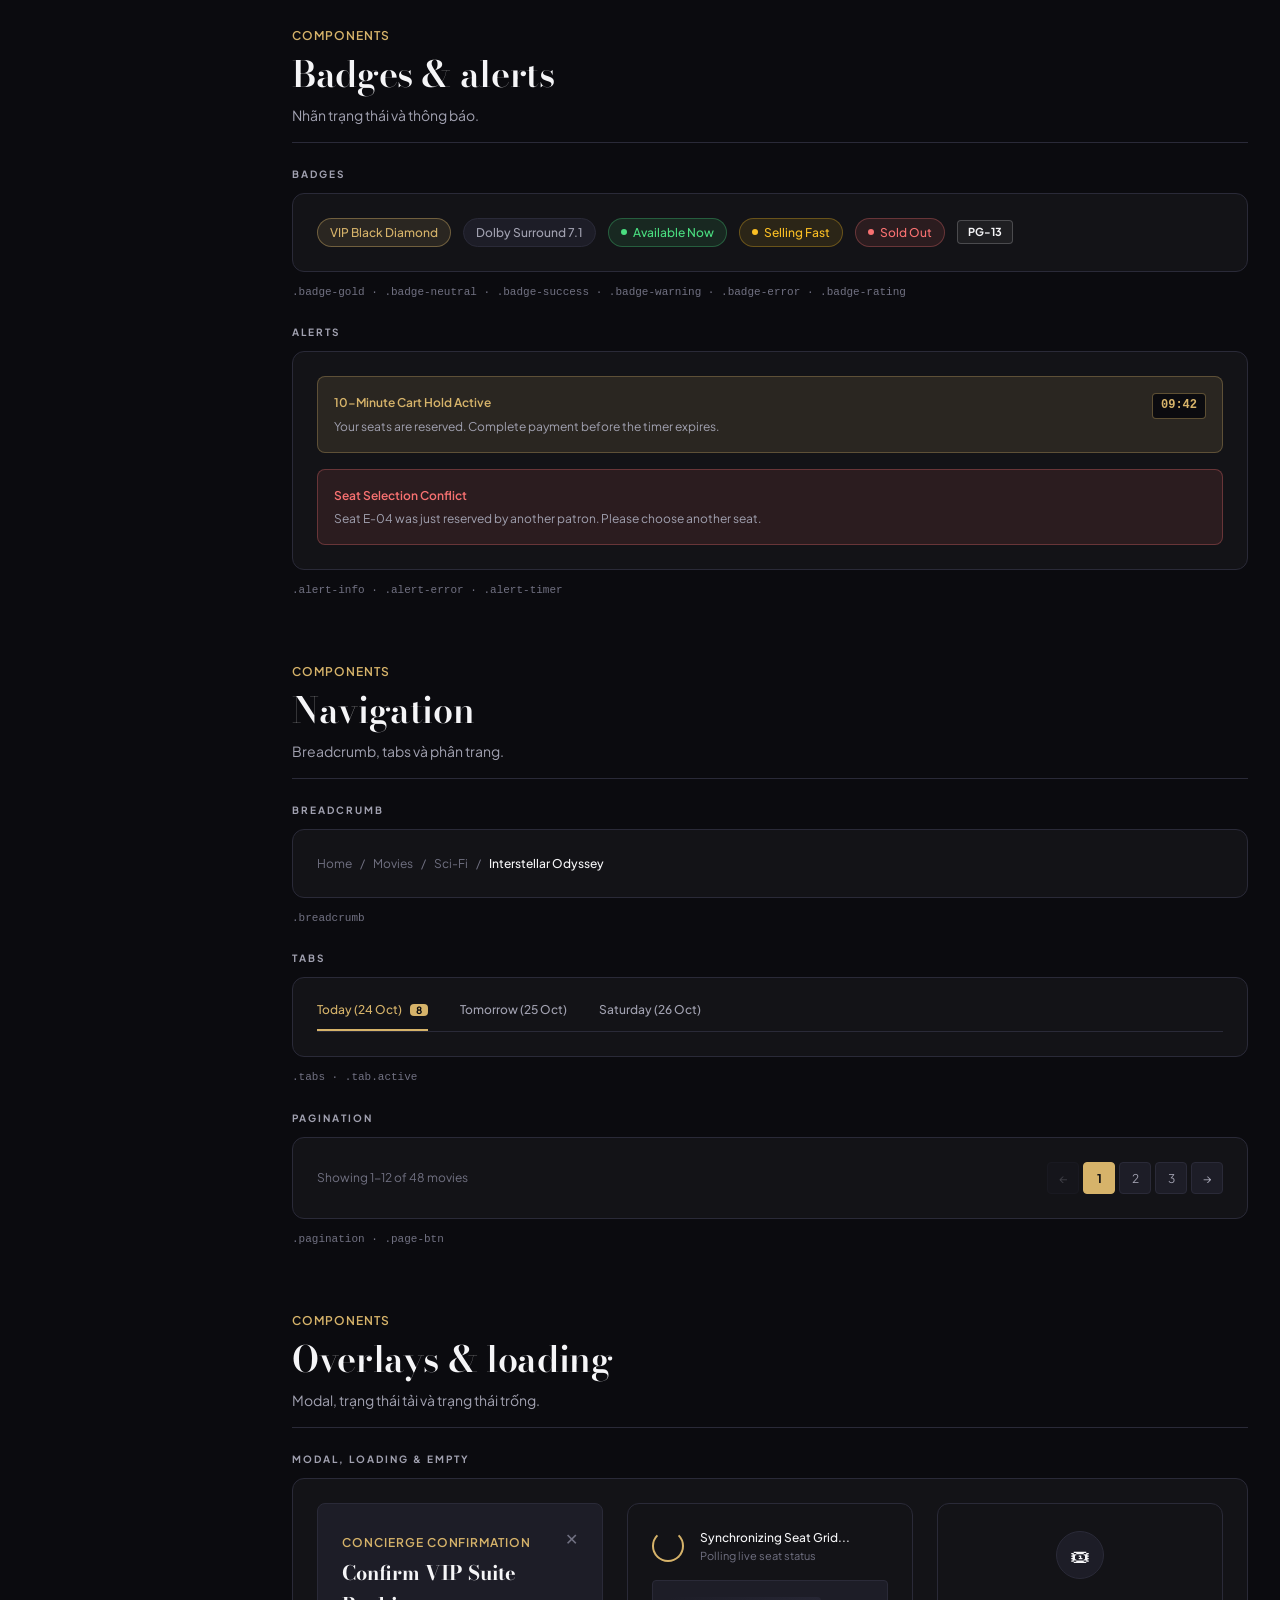
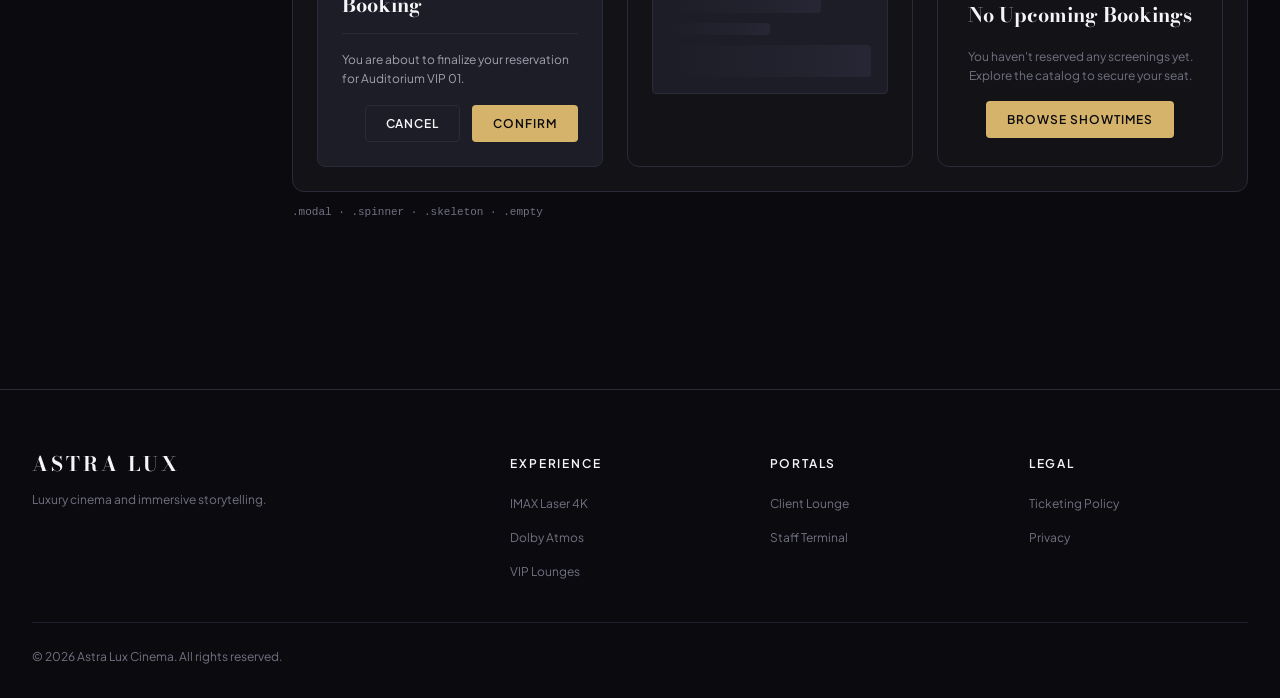
==== commit 711e28c2: "feat: add hero, section-head, movie-grid components" ====
--- a/design-system.html
+++ b/design-system.html
@@ -54,6 +54,7 @@
                     <a href="#feedback">Feedback</a>
                     <a href="#navigation">Navigation</a>
                     <a href="#overlays">Overlays</a>
+                    <a href="#sections">Sections</a>
                 </nav>
             </aside>
 
@@ -83,6 +84,71 @@
                         <div class="ds-swatch"><div class="ds-chip" style="background-color: var(--color-warning)"></div><div class="ds-swatch-info"><span class="ds-swatch-name">Warning</span><span class="ds-swatch-hex">#FBBF24</span><span class="ds-swatch-hex">--color-warning</span></div></div>
                         <div class="ds-swatch"><div class="ds-chip" style="background-color: var(--color-error)"></div><div class="ds-swatch-info"><span class="ds-swatch-name">Error</span><span class="ds-swatch-hex">#F87171</span><span class="ds-swatch-hex">--color-error</span></div></div>
                         <div class="ds-swatch"><div class="ds-chip" style="background-color: var(--color-info)"></div><div class="ds-swatch-info"><span class="ds-swatch-name">Info</span><span class="ds-swatch-hex">#60A5FA</span><span class="ds-swatch-hex">--color-info</span></div></div>
+                        <section class="ds-section" id="sections">
+    <header class="ds-section-head">
+        <p class="label-lg">Page sections</p>
+        <h2 class="heading-lg">Sections</h2>
+        <p class="body-md">Các khối dùng để ráp trang chủ: hero, tiêu đề mục, lưới phim.</p>
+    </header>
+
+    <div class="ds-block">
+        <p class="label-md ds-block-title">Hero</p>
+        <div class="hero" style="background-image: url('assets/images/banners/hero.jpg')">
+            <div class="container">
+                <div class="hero-content">
+                    <div class="hero-meta">
+                        <span class="badge badge-gold">Now Premiering</span>
+                        <span class="body-sm">Sci-Fi • 2h 45m</span>
+                        <span class="badge badge-rating">PG-13</span>
+                    </div>
+                    <h2 class="heading-xl hero-title">Dune: Part Three</h2>
+                    <p class="body-lg hero-text">Paul Atreides ascends to the golden throne and faces the ultimate test of ambition.</p>
+                    <div class="btn-row" style="margin-top:0">
+                        <button class="btn btn-primary">Book Tickets</button>
+                        <button class="btn btn-surface">View Details</button>
+                    </div>
+                </div>
+            </div>
+        </div>
+        <code class="ds-code">.hero · .hero-content · .hero-meta</code>
+    </div>
+
+    <div class="ds-block">
+        <p class="label-md ds-block-title">Section head &amp; movie grid</p>
+        <div class="ds-demo">
+            <div class="section-head">
+                <div>
+                    <span class="label-lg">Blockbuster Selection</span>
+                    <h2 class="heading-lg">Now Showing</h2>
+                </div>
+                <a class="btn btn-outline" href="#">View all</a>
+            </div>
+
+            <div class="movie-grid">
+                <div class="movie-card">
+                    <div class="movie-poster movie-poster-img" style="--poster: url('assets/images/movies/demo.jpg')">
+                        <div class="poster-top">
+                            <span class="poster-tag poster-tag-gold">IMAX</span>
+                            <span class="poster-tag poster-tag-gold">★ 9.4</span>
+                        </div>
+                        <div>
+                            <span class="label-lg">Sci-Fi • 2h 52m</span>
+                            <h3 class="card-title">Interstellar Reissue</h3>
+                        </div>
+                    </div>
+                    <div class="movie-body">
+                        <div class="movie-actions">
+                            <button class="btn btn-surface">Details</button>
+                            <button class="btn btn-primary">Book</button>
+                        </div>
+                    </div>
+                </div>
+                <!-- Copy khối .movie-card trên thêm 3 lần để đủ 4 thẻ -->
+            </div>
+        </div>
+        <code class="ds-code">.section-head · .movie-grid · .movie-poster-img</code>
+    </div>
+</section>
                     </div>
                     </div>
                 </div>
--- a/assets/css/style.css
+++ b/assets/css/style.css
@@ -6,6 +6,7 @@
 @import url("cards.css");
 @import url("feedback.css");
 @import url("layout.css");
-@import url("responsive.css");
 @import url("navigation.css");
-@import url("overlays.css");+@import url("overlays.css");
+@import url("sections.css");
+@import url("responsive.css");
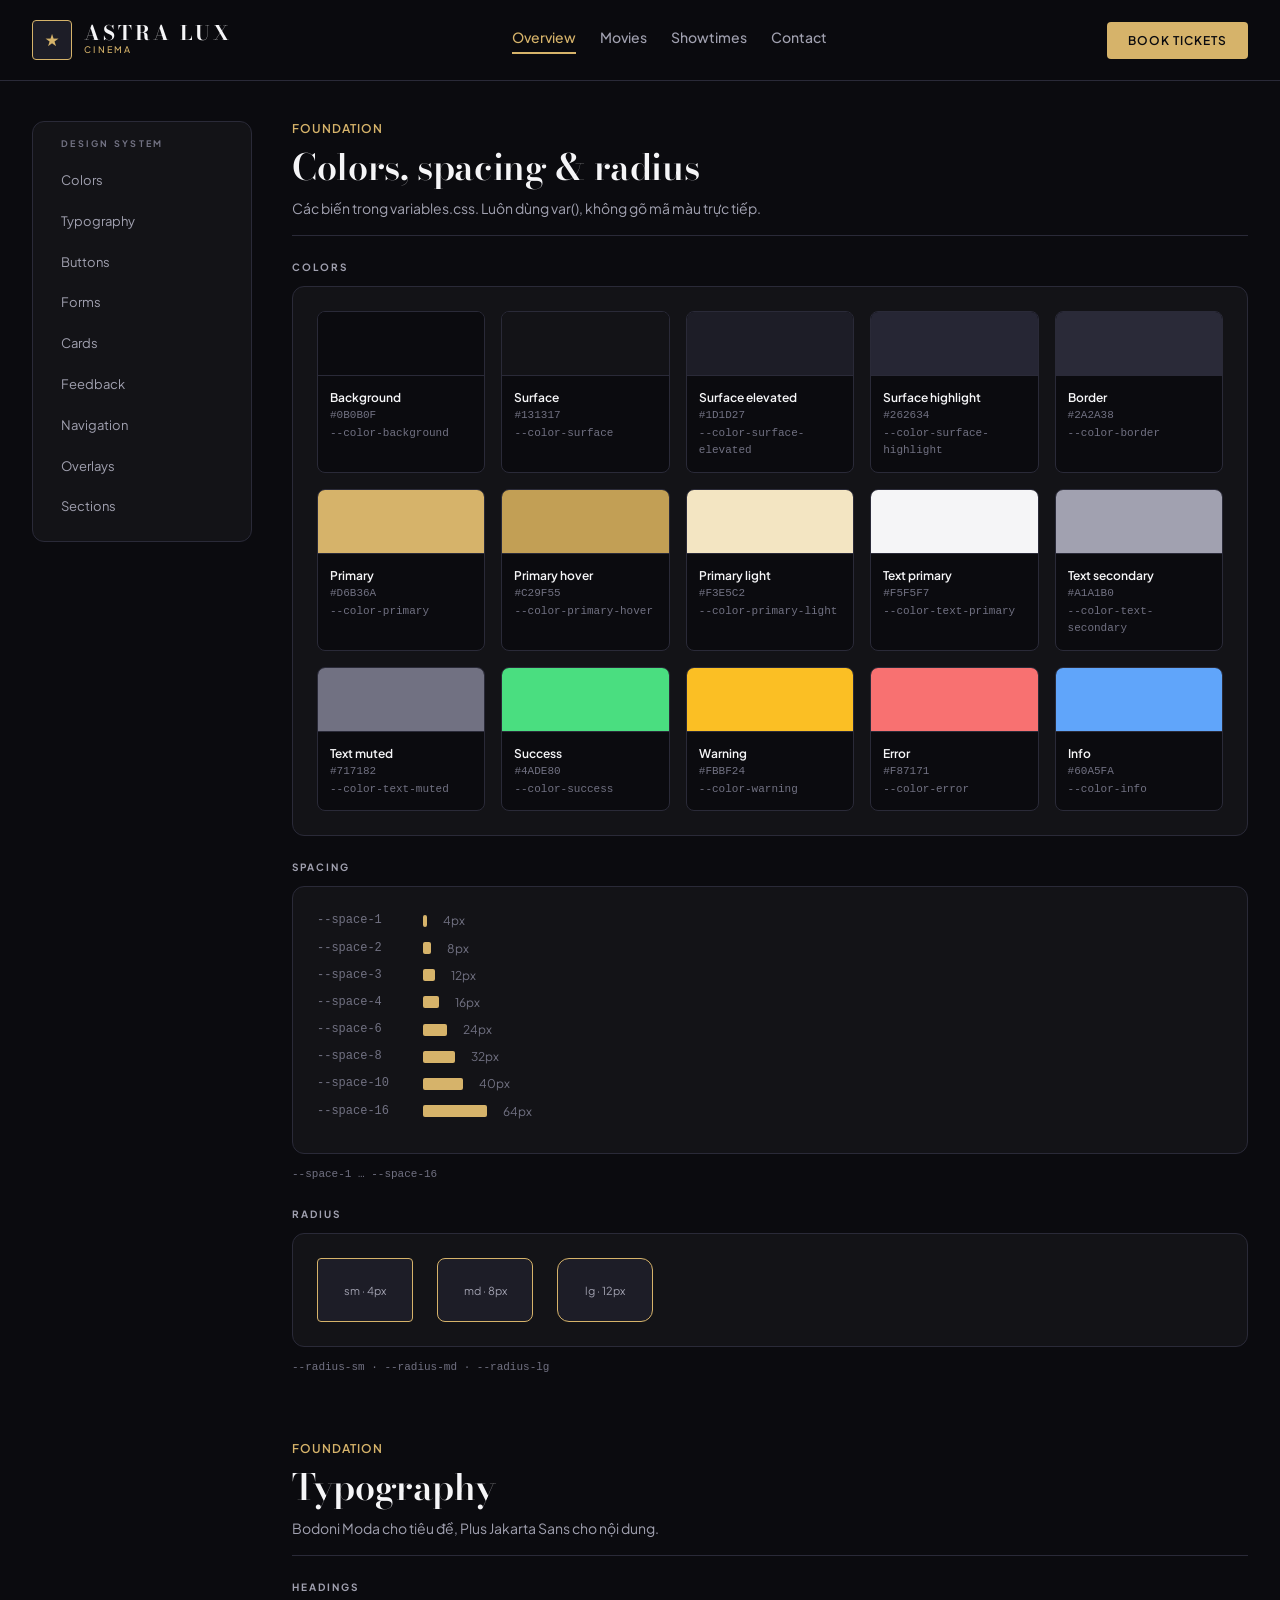
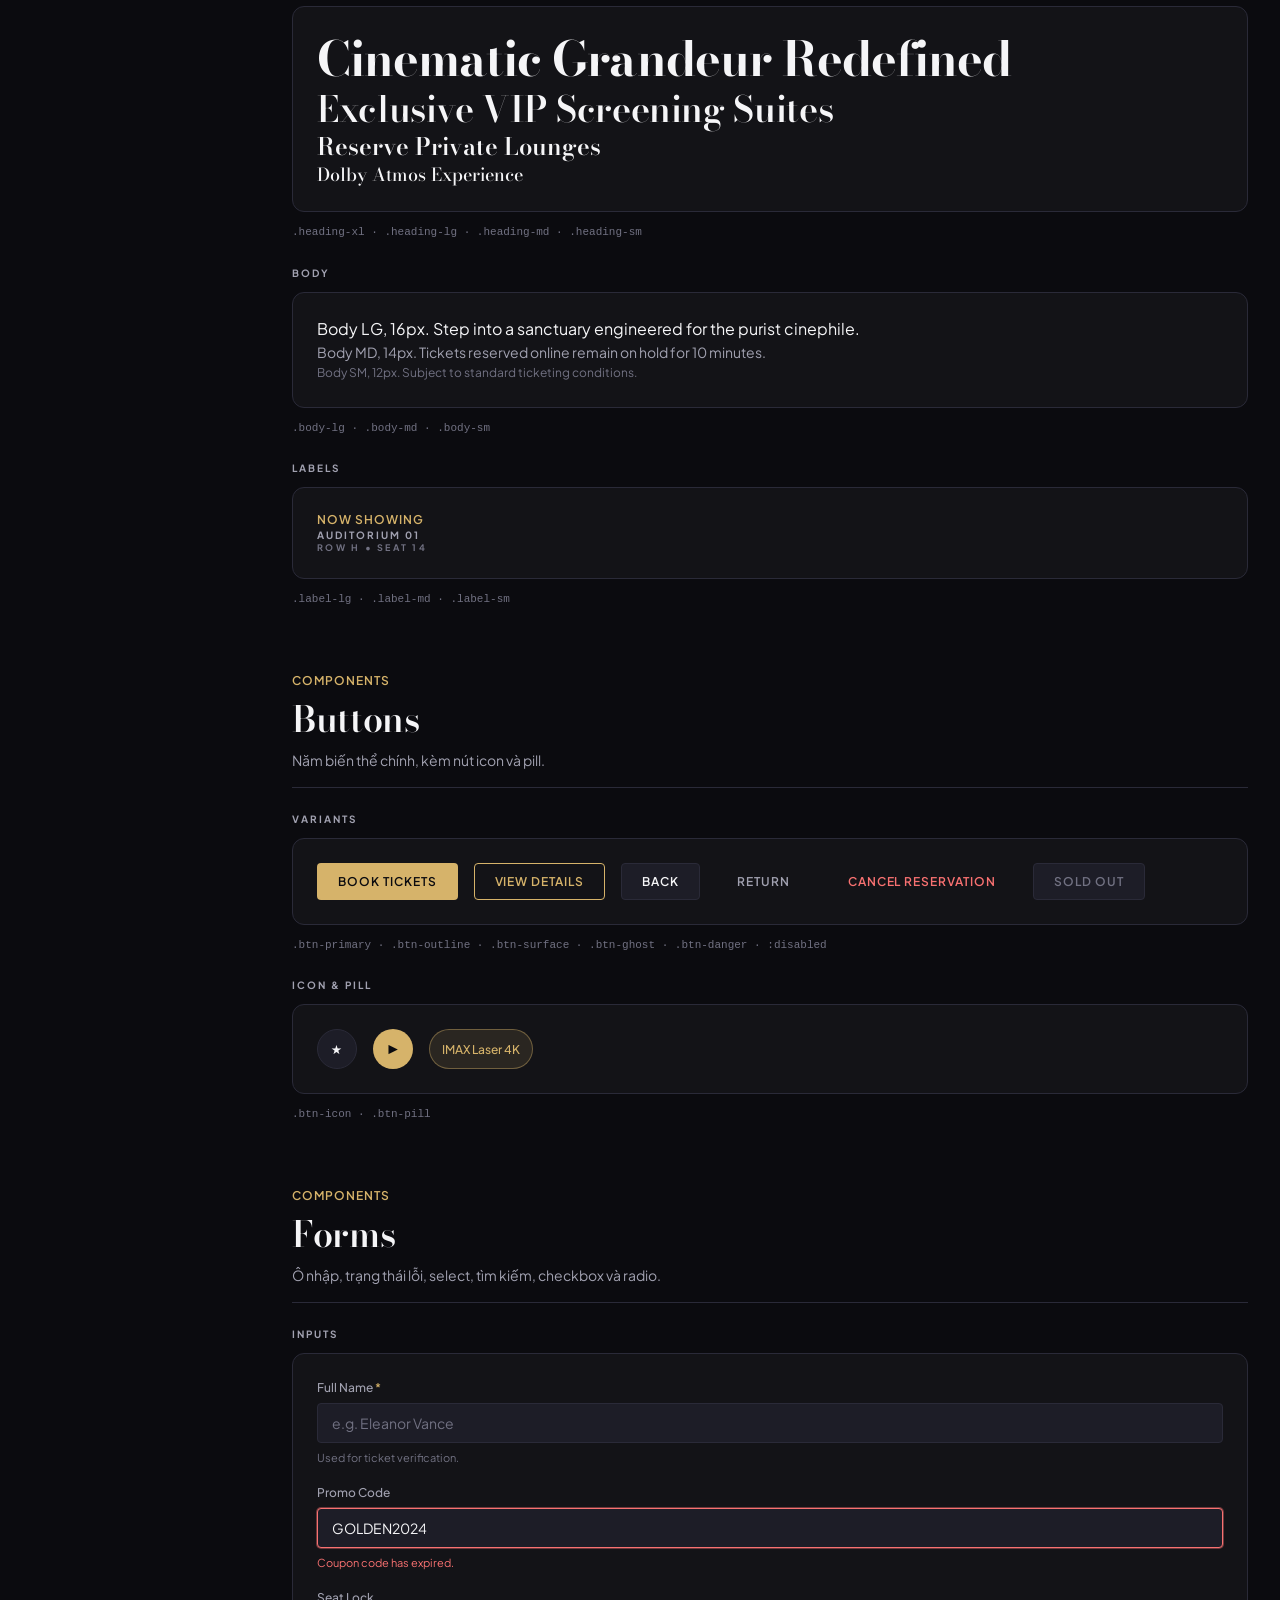
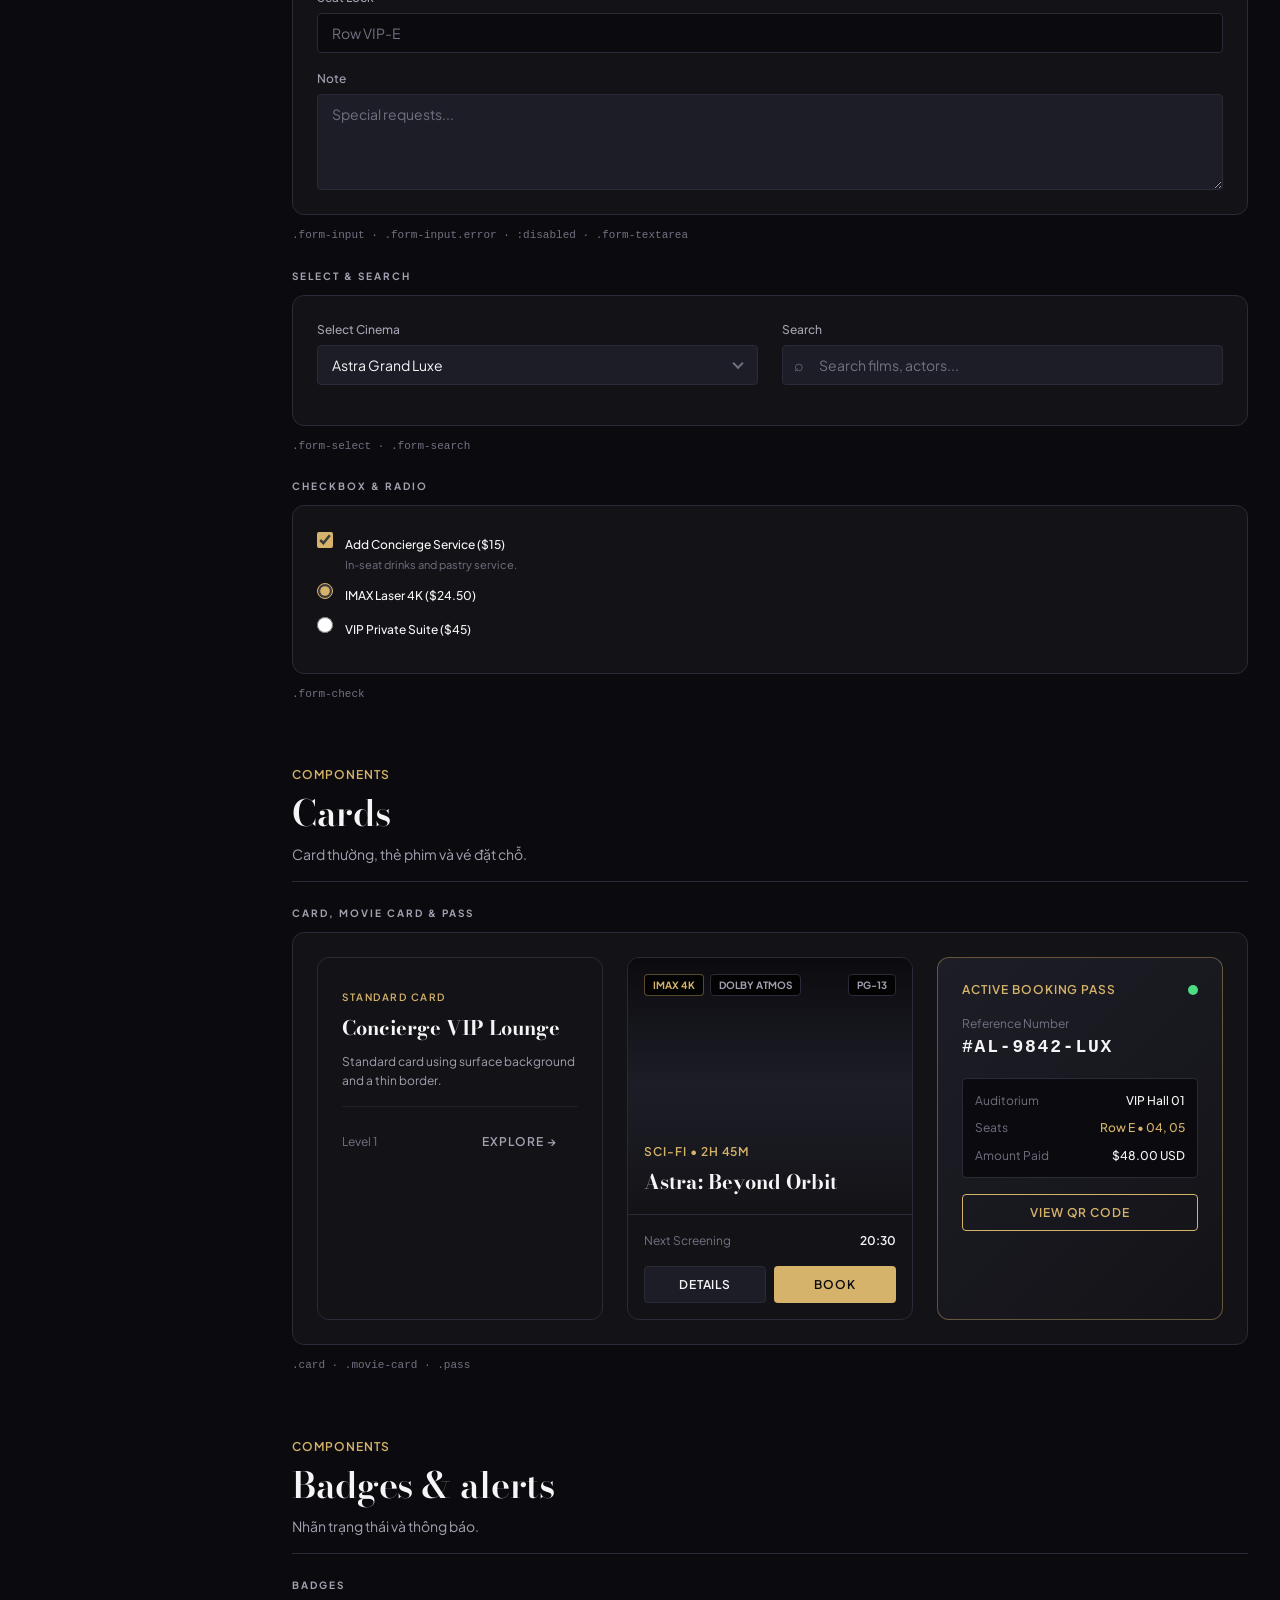
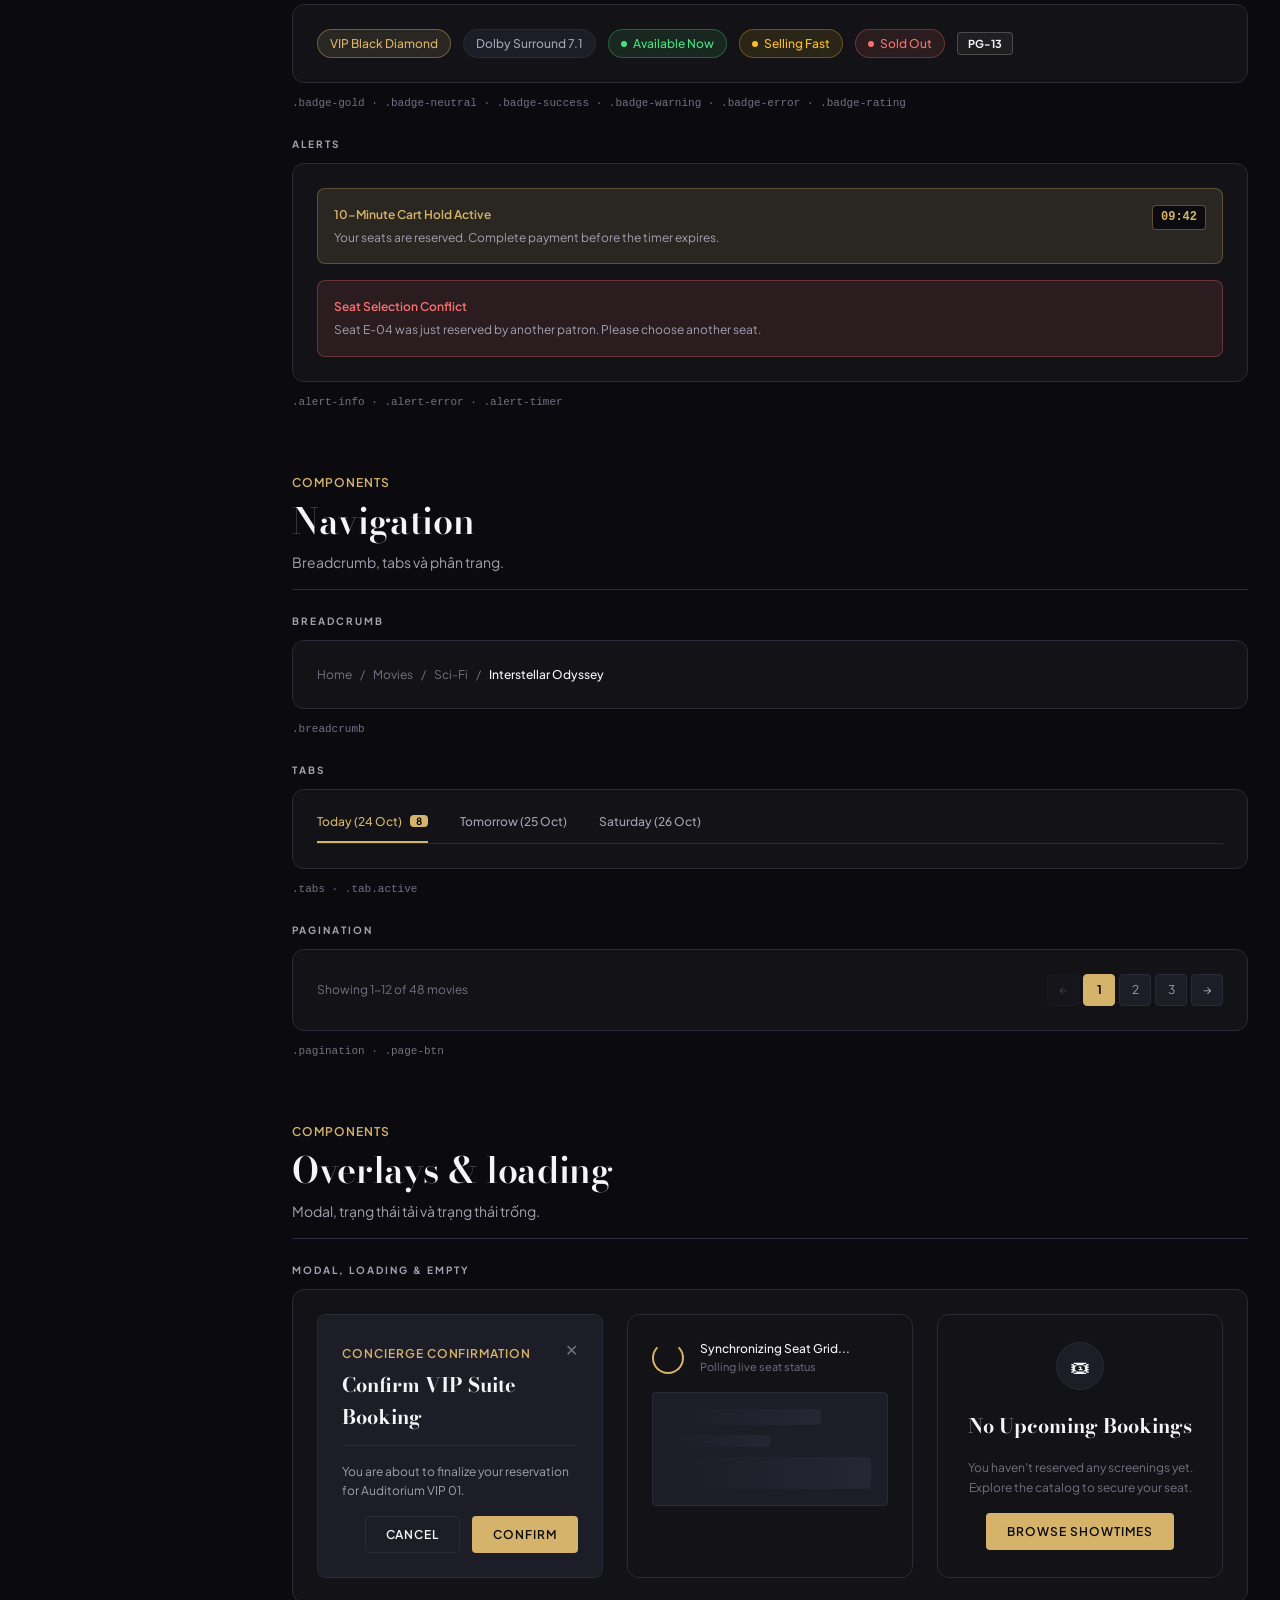
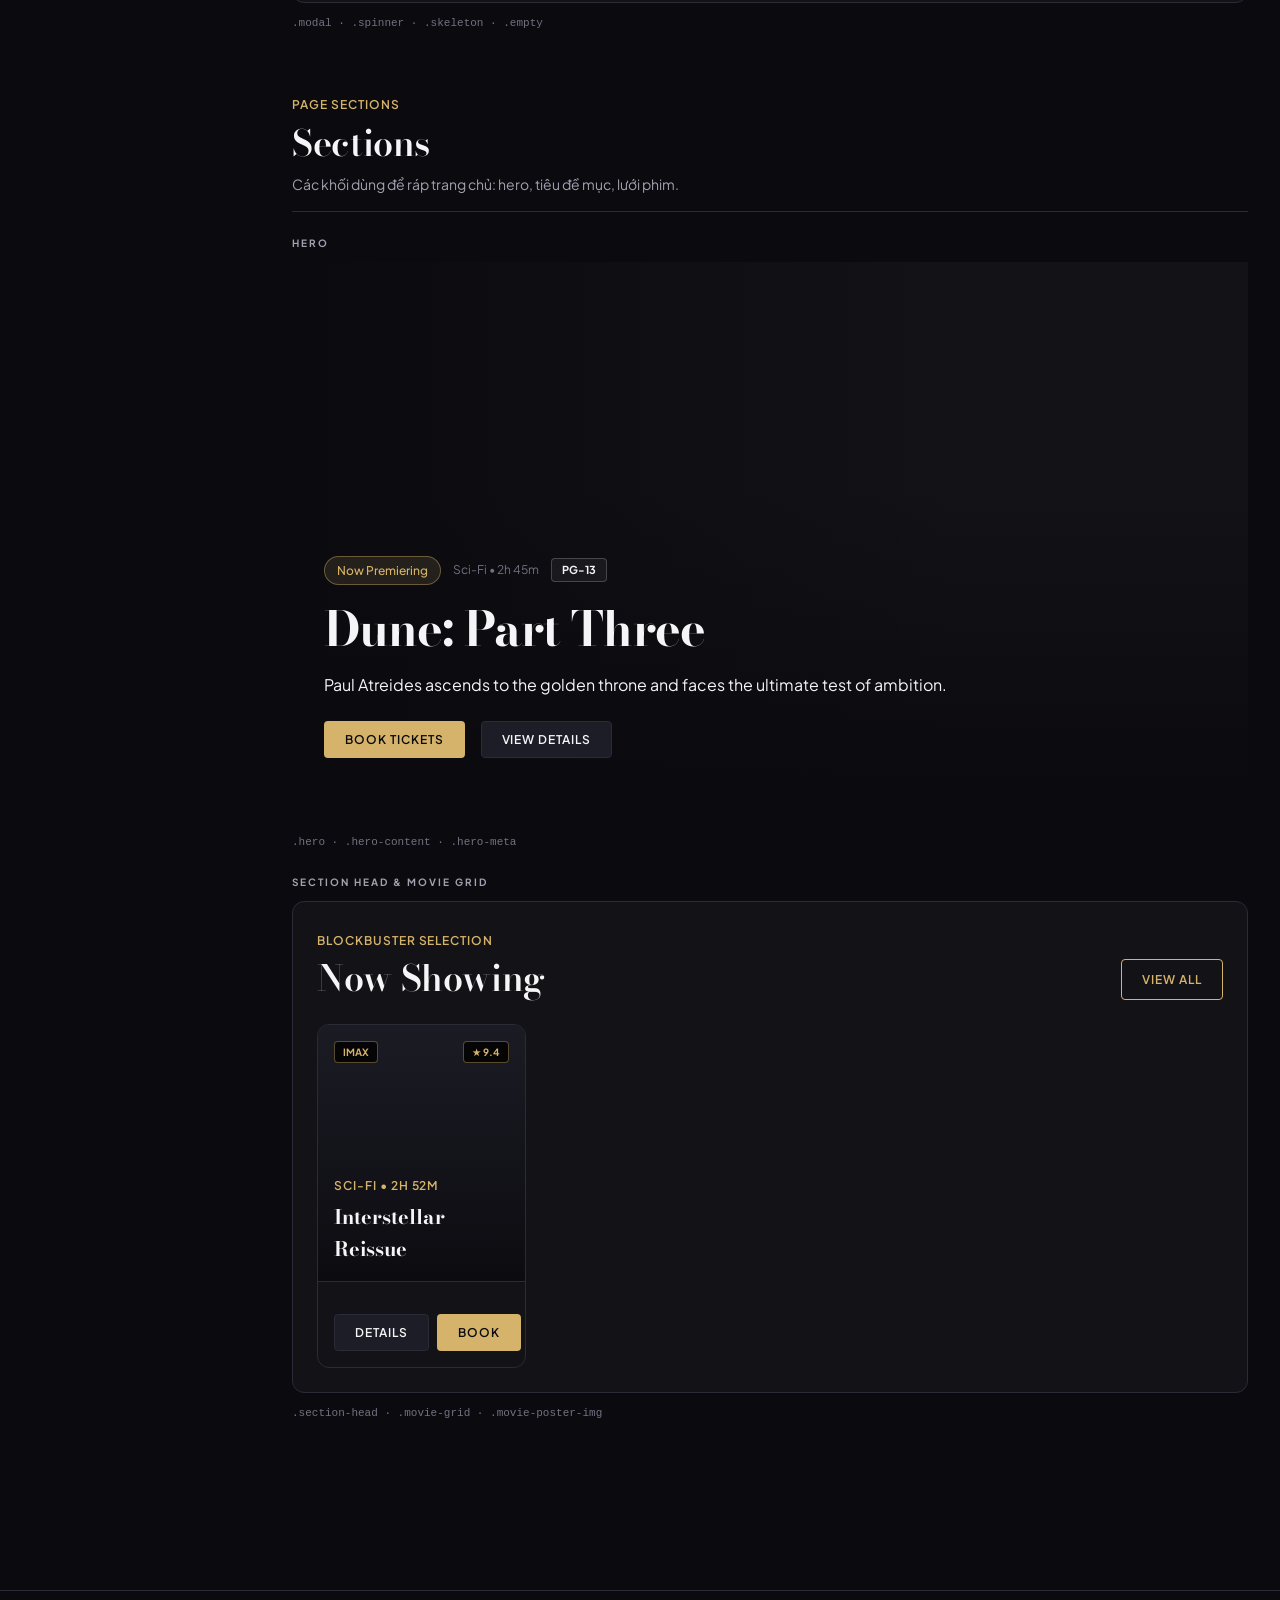
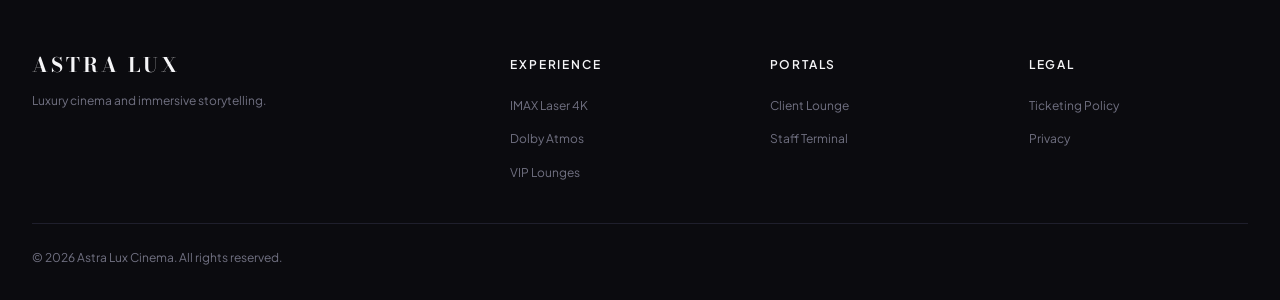
==== commit 553fde84: "feat: add hero, section-head, movie-grid components" ====
--- a/design-system.html
+++ b/design-system.html
@@ -84,71 +84,6 @@
                         <div class="ds-swatch"><div class="ds-chip" style="background-color: var(--color-warning)"></div><div class="ds-swatch-info"><span class="ds-swatch-name">Warning</span><span class="ds-swatch-hex">#FBBF24</span><span class="ds-swatch-hex">--color-warning</span></div></div>
                         <div class="ds-swatch"><div class="ds-chip" style="background-color: var(--color-error)"></div><div class="ds-swatch-info"><span class="ds-swatch-name">Error</span><span class="ds-swatch-hex">#F87171</span><span class="ds-swatch-hex">--color-error</span></div></div>
                         <div class="ds-swatch"><div class="ds-chip" style="background-color: var(--color-info)"></div><div class="ds-swatch-info"><span class="ds-swatch-name">Info</span><span class="ds-swatch-hex">#60A5FA</span><span class="ds-swatch-hex">--color-info</span></div></div>
-                        <section class="ds-section" id="sections">
-    <header class="ds-section-head">
-        <p class="label-lg">Page sections</p>
-        <h2 class="heading-lg">Sections</h2>
-        <p class="body-md">Các khối dùng để ráp trang chủ: hero, tiêu đề mục, lưới phim.</p>
-    </header>
-
-    <div class="ds-block">
-        <p class="label-md ds-block-title">Hero</p>
-        <div class="hero" style="background-image: url('assets/images/banners/hero.jpg')">
-            <div class="container">
-                <div class="hero-content">
-                    <div class="hero-meta">
-                        <span class="badge badge-gold">Now Premiering</span>
-                        <span class="body-sm">Sci-Fi • 2h 45m</span>
-                        <span class="badge badge-rating">PG-13</span>
-                    </div>
-                    <h2 class="heading-xl hero-title">Dune: Part Three</h2>
-                    <p class="body-lg hero-text">Paul Atreides ascends to the golden throne and faces the ultimate test of ambition.</p>
-                    <div class="btn-row" style="margin-top:0">
-                        <button class="btn btn-primary">Book Tickets</button>
-                        <button class="btn btn-surface">View Details</button>
-                    </div>
-                </div>
-            </div>
-        </div>
-        <code class="ds-code">.hero · .hero-content · .hero-meta</code>
-    </div>
-
-    <div class="ds-block">
-        <p class="label-md ds-block-title">Section head &amp; movie grid</p>
-        <div class="ds-demo">
-            <div class="section-head">
-                <div>
-                    <span class="label-lg">Blockbuster Selection</span>
-                    <h2 class="heading-lg">Now Showing</h2>
-                </div>
-                <a class="btn btn-outline" href="#">View all</a>
-            </div>
-
-            <div class="movie-grid">
-                <div class="movie-card">
-                    <div class="movie-poster movie-poster-img" style="--poster: url('assets/images/movies/demo.jpg')">
-                        <div class="poster-top">
-                            <span class="poster-tag poster-tag-gold">IMAX</span>
-                            <span class="poster-tag poster-tag-gold">★ 9.4</span>
-                        </div>
-                        <div>
-                            <span class="label-lg">Sci-Fi • 2h 52m</span>
-                            <h3 class="card-title">Interstellar Reissue</h3>
-                        </div>
-                    </div>
-                    <div class="movie-body">
-                        <div class="movie-actions">
-                            <button class="btn btn-surface">Details</button>
-                            <button class="btn btn-primary">Book</button>
-                        </div>
-                    </div>
-                </div>
-                <!-- Copy khối .movie-card trên thêm 3 lần để đủ 4 thẻ -->
-            </div>
-        </div>
-        <code class="ds-code">.section-head · .movie-grid · .movie-poster-img</code>
-    </div>
-</section>
                     </div>
                     </div>
                 </div>
@@ -518,6 +453,72 @@
                     <code class="ds-code">.modal · .spinner · .skeleton · .empty</code>
                 </div>
             </section>
+            <section class="ds-section" id="sections">
+                <header class="ds-section-head">
+                    <p class="label-lg">Page sections</p>
+                    <h2 class="heading-lg">Sections</h2>
+                    <p class="body-md">Các khối dùng để ráp trang chủ: hero, tiêu đề mục, lưới phim.</p>
+                </header>
+
+                <div class="ds-block">
+                    <p class="label-md ds-block-title">Hero</p>
+                    <div class="hero" style="background-image: url('assets/images/banners/hero.jpg')">
+                        <div class="container">
+                            <div class="hero-content">
+                                <div class="hero-meta">
+                                    <span class="badge badge-gold">Now Premiering</span>
+                                    <span class="body-sm">Sci-Fi • 2h 45m</span>
+                                    <span class="badge badge-rating">PG-13</span>
+                                </div>
+                                <h2 class="heading-xl hero-title">Dune: Part Three</h2>
+                                <p class="body-lg hero-text">Paul Atreides ascends to the golden throne and faces the ultimate test of ambition.</p>
+                                <div class="btn-row" style="margin-top:0">
+                                    <button class="btn btn-primary">Book Tickets</button>
+                                    <button class="btn btn-surface">View Details</button>
+                                </div>
+                            </div>
+                        </div>
+                    </div>
+                    <code class="ds-code">.hero · .hero-content · .hero-meta</code>
+                </div>
+
+                <div class="ds-block">
+                    <p class="label-md ds-block-title">Section head &amp; movie grid</p>
+                    <div class="ds-demo">
+                        <div class="section-head">
+                            <div>
+                                <span class="label-lg">Blockbuster Selection</span>
+                                <h2 class="heading-lg">Now Showing</h2>
+                            </div>
+                            <a class="btn btn-outline" href="#">View all</a>
+                        </div>
+
+                        <div class="movie-grid">
+                            <div class="movie-card">
+                                <div class="movie-poster movie-poster-img" style="--poster: url('assets/images/movies/demo.jpg')">
+                                    <div class="poster-top">
+                                        <span class="poster-tag poster-tag-gold">IMAX</span>
+                                        <span class="poster-tag poster-tag-gold">★ 9.4</span>
+                                    </div>
+                                    <div>
+                                        <span class="label-lg">Sci-Fi • 2h 52m</span>
+                                        <h3 class="card-title">Interstellar Reissue</h3>
+                                    </div>
+                                </div>
+                                <div class="movie-body">
+                                    <div class="movie-actions">
+                                        <button class="btn btn-surface">Details</button>
+                                        <button class="btn btn-primary">Book</button>
+                                    </div>
+                                </div>
+                            </div>
+                            <!-- Copy khối .movie-card trên thêm 3 lần để đủ 4 thẻ -->
+                        </div>
+                    </div>
+                    <code class="ds-code">.section-head · .movie-grid · .movie-poster-img</code>
+                </div>
+            </section>
+
             </div>
         </div>
     </main>
